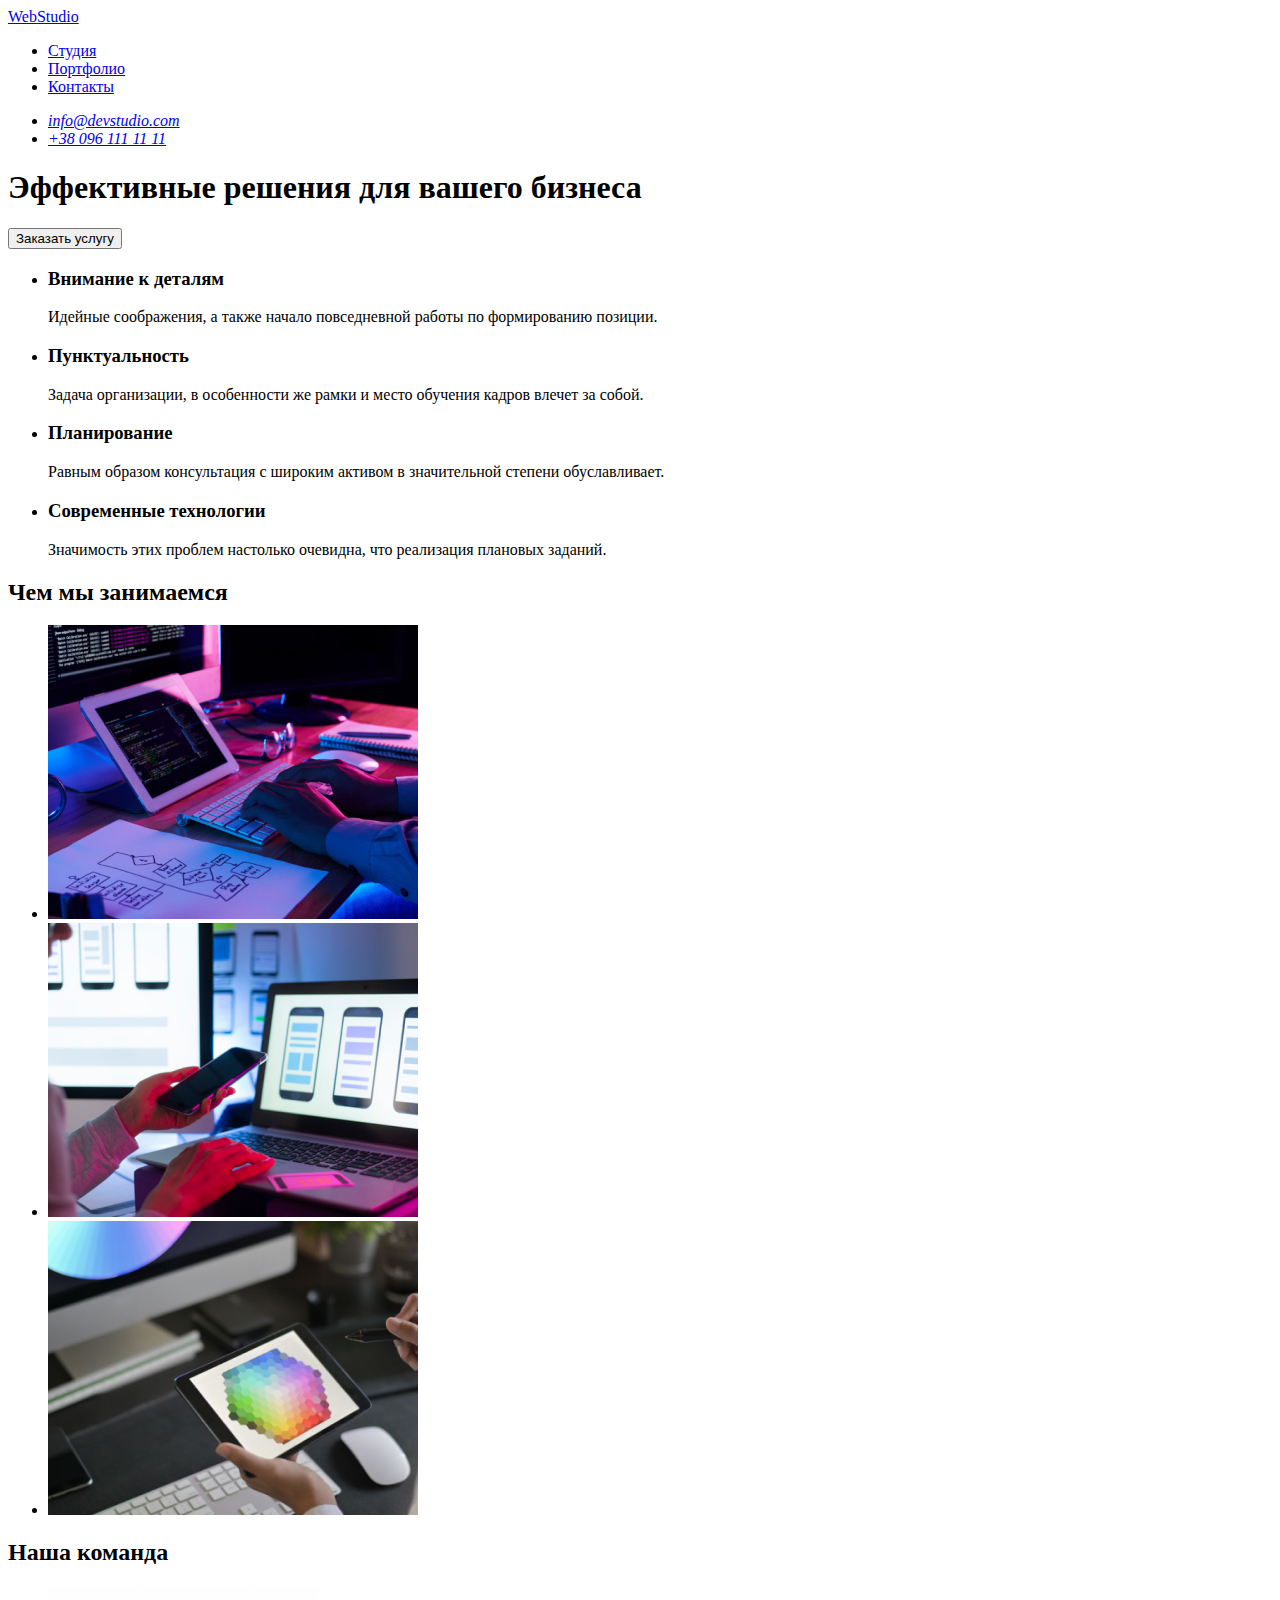
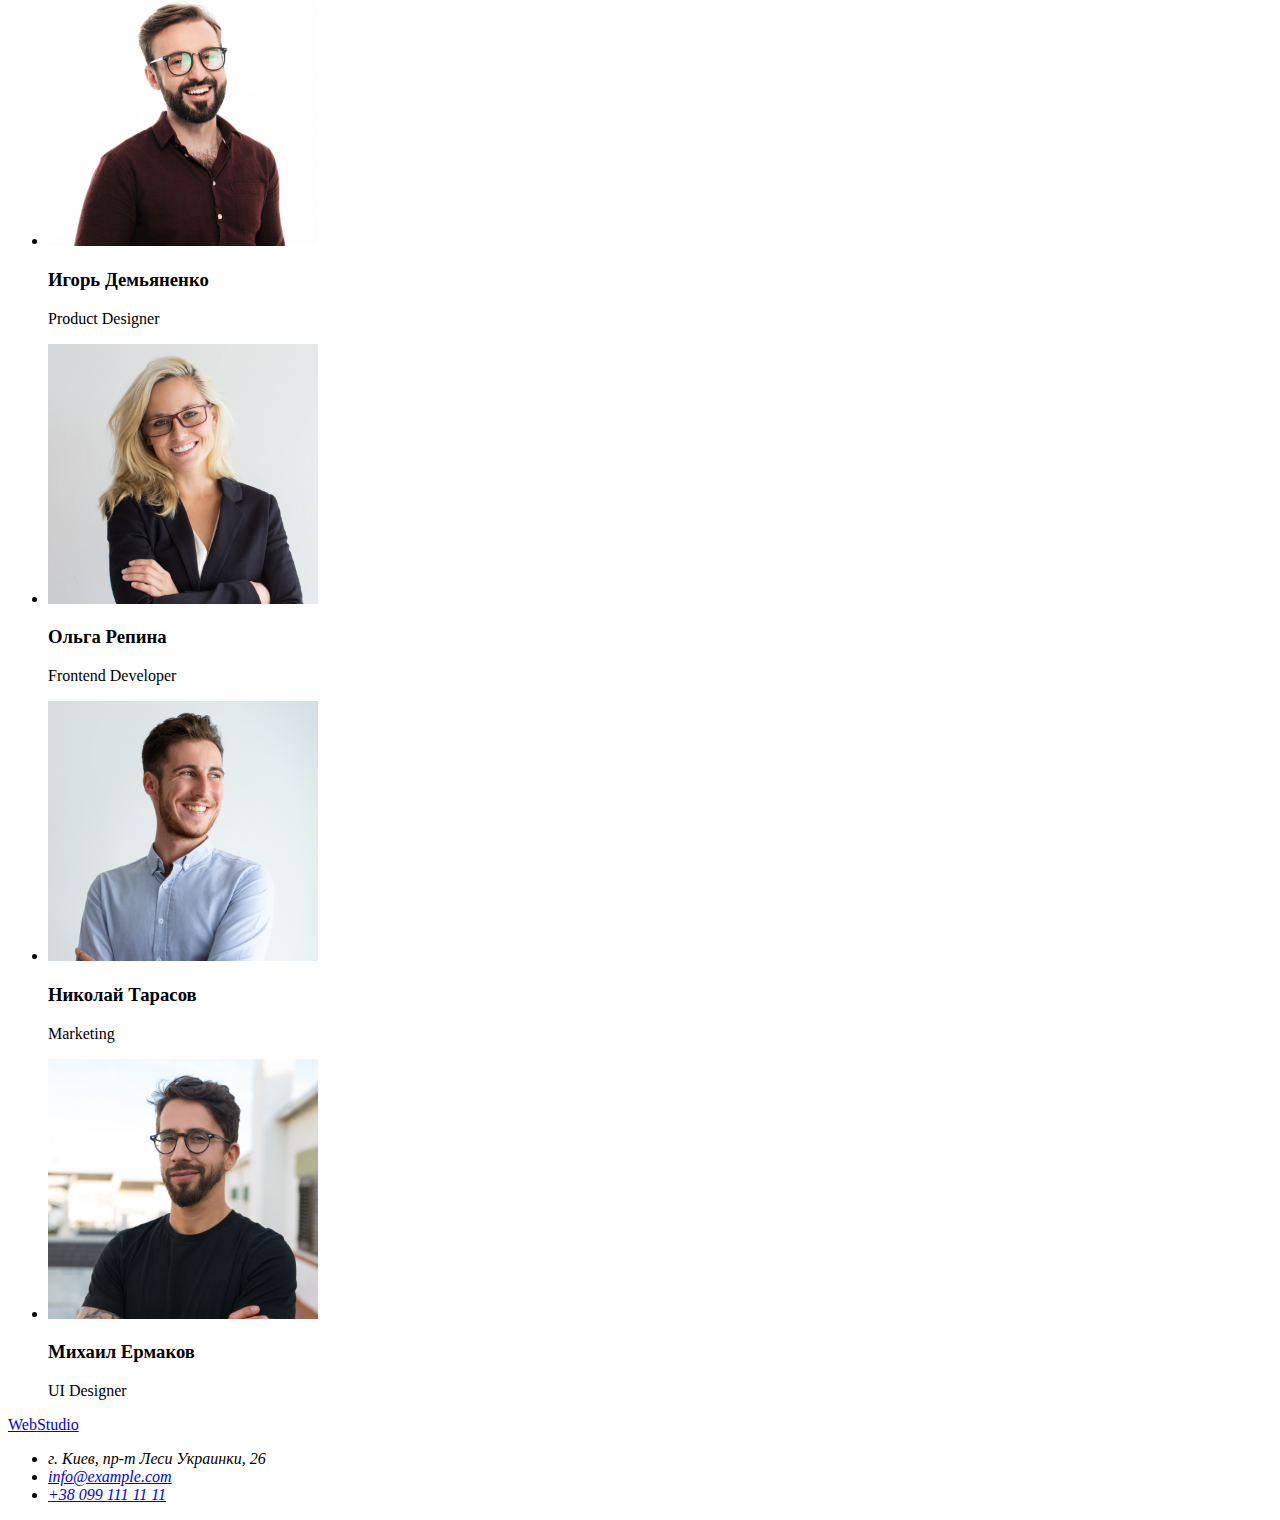
==== index.html @ cb7f5742 "made a markup" ====
<!DOCTYPE html>
<html lang="ru">
<head>
    <meta charset="UTF-8">
    <meta http-equiv="X-UA-Compatible" content="IE=edge">
    <meta name="viewport" content="width=device-width, initial-scale=1.0">
    <title>Business</title>
</head>
<body>
    <header>
        <nav>
           <a href="./index.html"><span>Web</span>Studio</a>
            <ul>
                <li><a href="#">Студия</a></li>
                <li><a href="#">Портфолио</a></li>
                <li><a href="#">Контакты</a></li>
            </ul>
        </nav>
        <address>
            <ul>
                <li><a href="mailto:info@devstudio.com">info@devstudio.com</a></li>
                <li><a href="tel:+380961111111">+38 096 111 11 11</a></li>
            </ul>
        </address>
        
    </header>
    <main>
        <section>
            <h1>Эффективные решения для вашего бизнеса</h1>
            <button type="button">Заказать услугу</button>
        </section>
        <section>
            <!-- <h2>Нашы преимущества</h2> -->
            <ul>
                <li>
                    <h3>Внимание к деталям</h3>
                    <p>Идейные соображения, а также начало повседневной работы по формированию позиции.</p>
                </li>
                <li>
                    <h3>Пунктуальность</h3>
                    <p>Задача организации, в особенности же рамки и место обучения кадров влечет за собой.</p>
                </li>
                <li>
                    <h3>Планирование</h3>
                    <p>Равным образом консультация с широким активом в значительной степени обуславливает.</p>
                </li>
                <li>
                    <h3>Современные технологии</h3>
                    <p>Значимость этих проблем настолько очевидна, что реализация плановых заданий.</p>
                </li>
                
            </ul>
        </section>
        <section>
            <h2>Чем мы занимаемся</h2>
            <ul>
                <li><img src="./img/img.jpg" alt="Работа за компом" width="370" height="294"></li>
                <li><img src="./img/img(1).jpg" alt="Работа за ноутом" width="370" height="294"></li>
                <li><img src="./img/img(2).jpg" alt="Работа за планшетом" width="370" height="294"></li>
            </ul>
        </section>
        <section>
            <h2>Наша команда</h2>
            <ul>
                <li>
                    <img src="./img/img3.jpg" alt="Игорь Демьяненко" width="270" height="260">
                    <div>
                        <h3>Игорь Демьяненко</h3>
                        <p>Product Designer</p>
                    </div>
                </li>
                <li>
                    <img src="./img/4.jpg" alt="Ольга Репина" width="270" height="260">
                    <div>
                        <h3>Ольга Репина</h3>
                        <p>Frontend Developer</p>
                    </div>
                </li>
                <li>
                    <img src="./img/5.jpg" alt="Николай Тарасов" width="270" height="260">
                    <div>
                        <h3>Николай Тарасов</h3>
                        <p>Marketing</p>
                    </div>
                </li>
                <li>
                    <img src="./img/6.jpg" alt="Михаил Ермаков" width="270" height="260">
                    <div>
                        <h3>Михаил Ермаков</h3>
                        <p>UI Designer</p>
                    </div>
                </li>
                
            </ul>
        </section>
    </main>
    <footer>
        <a href="./index.html"><span>Web</span>Studio</a>
        <address>
            <ul>
                <li>г. Киев, пр-т Леси Украинки, 26</li>
                <li><a href="mailto:info@devstudio.com">info@example.com</a></li>
                <li><a href="tel:+380961111111">+38 099 111 11 11</a></li>
            </ul>
        </address>
    </footer>
</body>
</html>
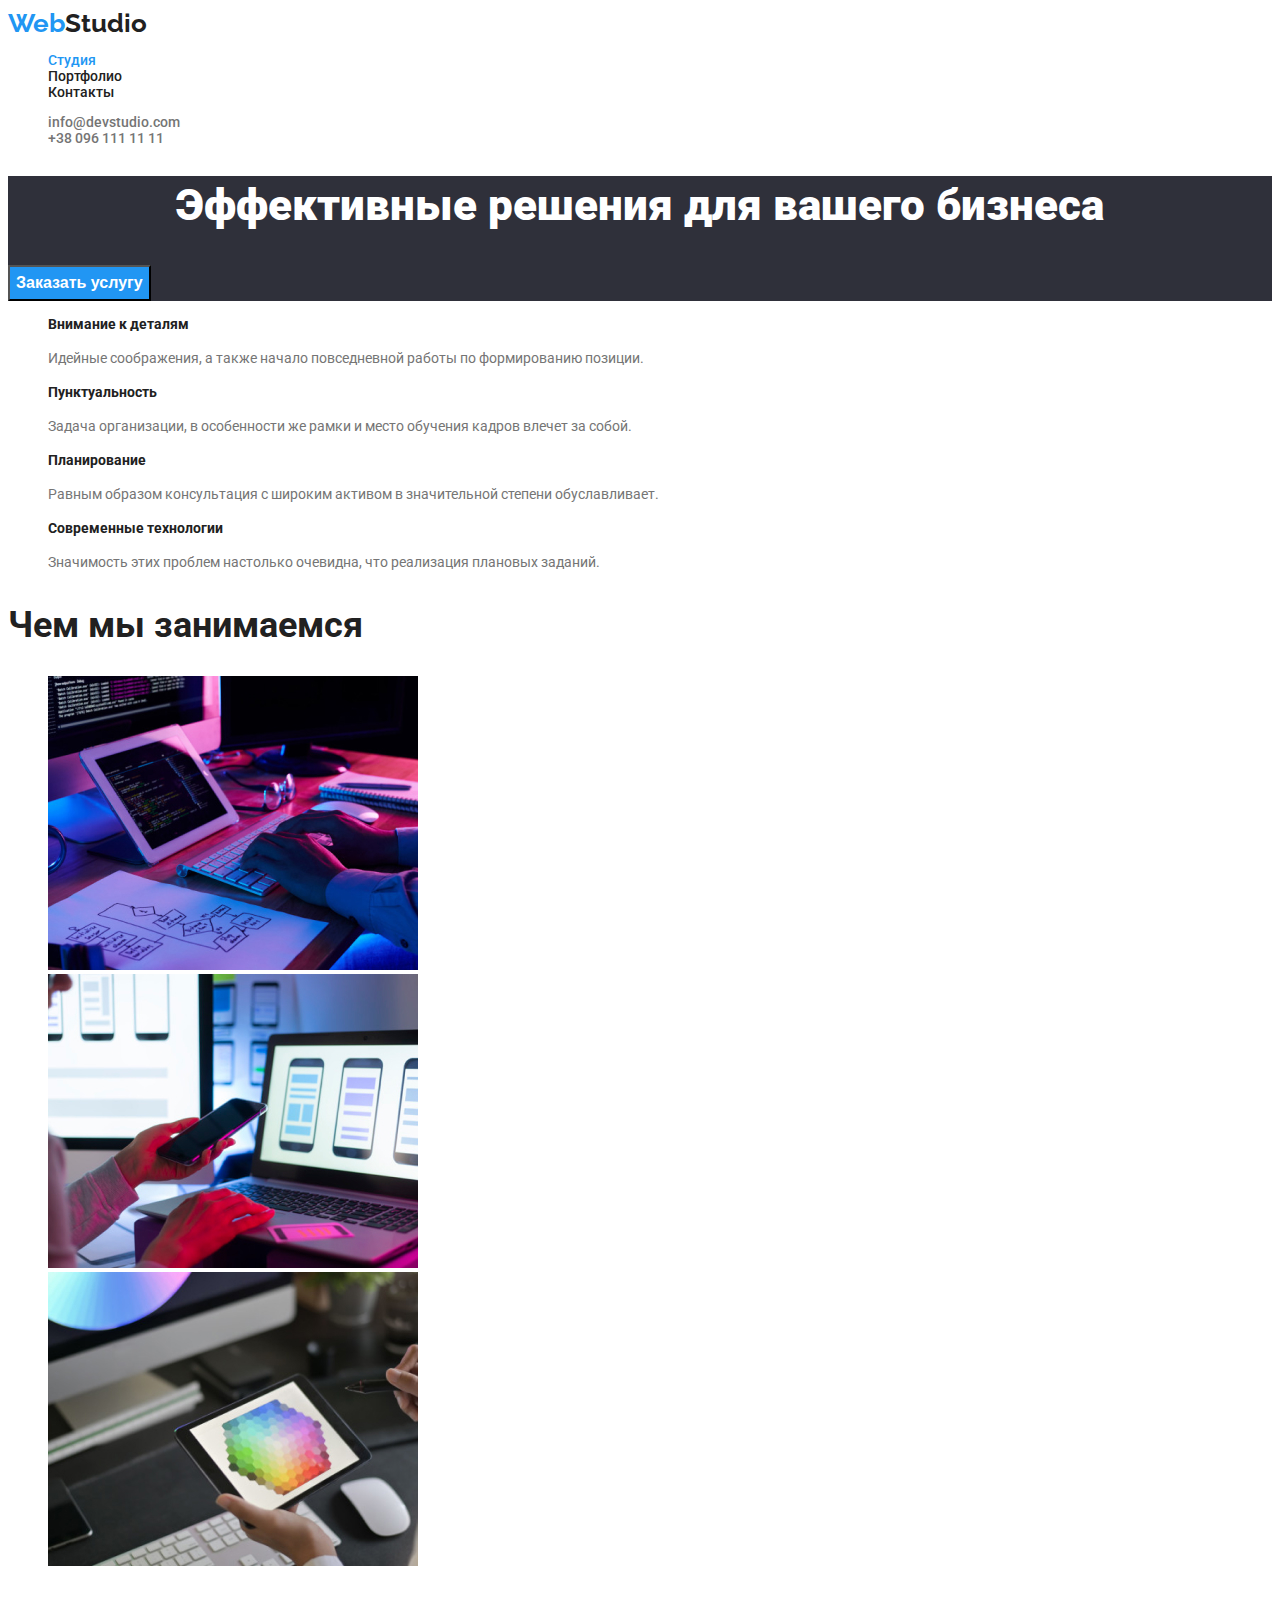
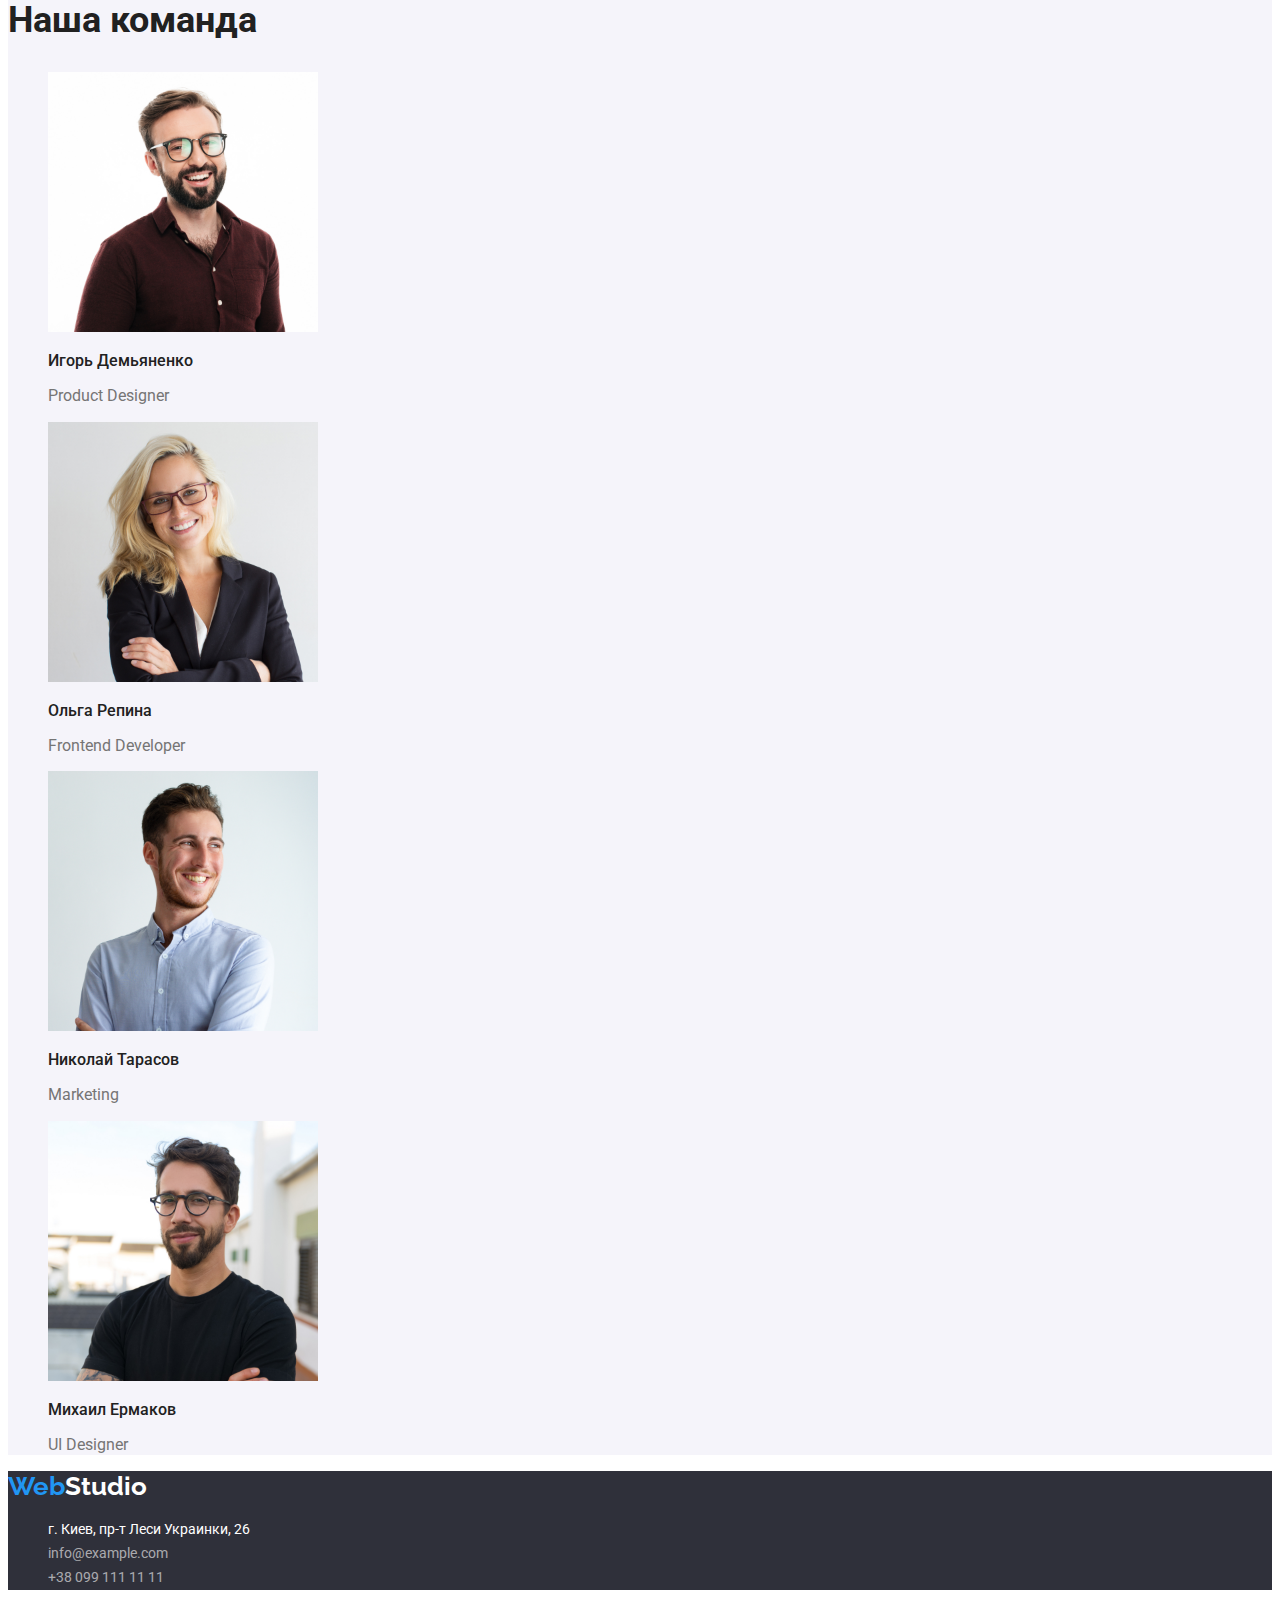
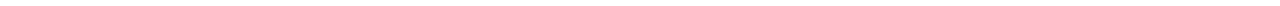
==== commit 1dd8f784: "added styles" ====
--- a/index.html
+++ b/index.html
@@ -4,32 +4,36 @@
     <meta charset="UTF-8">
     <meta http-equiv="X-UA-Compatible" content="IE=edge">
     <meta name="viewport" content="width=device-width, initial-scale=1.0">
+    <link rel="stylesheet" href="./style.css">
+    <link rel="preconnect" href="https://fonts.googleapis.com">
+<link rel="preconnect" href="https://fonts.gstatic.com" crossorigin>
+<link href="https://fonts.googleapis.com/css2?family=Raleway:wght@700&family=Roboto:wght@400;500;700;900&display=swap" rel="stylesheet">
     <title>Business</title>
 </head>
 <body>
     <header>
         <nav>
-           <a href="./index.html"><span>Web</span>Studio</a>
-            <ul>
-                <li><a href="#">Студия</a></li>
-                <li><a href="#">Портфолио</a></li>
+           <a href="./index.html" class="logo"><span>Web</span>Studio</a>
+            <ul class="nav">
+                <li ><a href="#" class="link">Студия</a></li>
+                <li><a href="./portfolio/index.html">Портфолио</a></li>
                 <li><a href="#">Контакты</a></li>
             </ul>
         </nav>
         <address>
-            <ul>
-                <li><a href="mailto:info@devstudio.com">info@devstudio.com</a></li>
-                <li><a href="tel:+380961111111">+38 096 111 11 11</a></li>
+            <ul class="address__list">
+                <li class="addres__item"><a href="mailto:info@devstudio.com">info@devstudio.com</a></li>
+                <li class="addres__item"><a href="tel:+380961111111">+38 096 111 11 11</a></li>
             </ul>
         </address>
         
     </header>
     <main>
-        <section>
-            <h1>Эффективные решения для вашего бизнеса</h1>
+        <section class="hero">
+            <h1 >Эффективные решения для вашего бизнеса</h1>
             <button type="button">Заказать услугу</button>
         </section>
-        <section>
+        <section class="skills">
             <!-- <h2>Нашы преимущества</h2> -->
             <ul>
                 <li>
@@ -59,7 +63,7 @@
                 <li><img src="./img/img(2).jpg" alt="Работа за планшетом" width="370" height="294"></li>
             </ul>
         </section>
-        <section>
+        <section class="comands">
             <h2>Наша команда</h2>
             <ul>
                 <li>
@@ -95,12 +99,12 @@
         </section>
     </main>
     <footer>
-        <a href="./index.html"><span>Web</span>Studio</a>
-        <address>
+        <a href="./index.html" class="logo"><span>Web</span>Studio</a>
+        <address class="address">
             <ul>
-                <li>г. Киев, пр-т Леси Украинки, 26</li>
-                <li><a href="mailto:info@devstudio.com">info@example.com</a></li>
-                <li><a href="tel:+380961111111">+38 099 111 11 11</a></li>
+                <li class="city">г. Киев, пр-т Леси Украинки, 26</li>
+                <li>info@example.com</li>
+                <li>+38 099 111 11 11</li>
             </ul>
         </address>
     </footer>
--- a/style.css
+++ b/style.css
@@ -0,0 +1,146 @@
+:root{
+    --color_blue: #2196F3;
+    --color-white: #FFFFFF;;
+    --color-black: #212121;
+    --color_grey: #757575;
+    --background_dark: #2F303A;
+    --background_white: #F5F4FA;
+    --color_rgba: rgba(255, 255, 255, 0.6)
+}
+body{
+    color: var(--color_grey);
+    background-color: var(--color-white);
+    font-family: 'Roboto', sans-serif;
+}
+address{
+    font-style: normal;
+}
+ul{
+    list-style: none;
+}
+a{
+    text-decoration: none;
+}
+h1{
+text-align: center;
+font-weight: 900;
+font-size: 44px;
+line-height: 1.36;
+}
+h2, h3{
+    color: var(--color-black)
+}
+h2{
+    font-weight: 700;
+    font-size: 36px;
+    line-height: 1.16;
+}
+
+.nav a{
+    color: var(--color-black);
+}
+.nav a:hover,
+.nav a:focus{
+    color: var(--color_blue)
+}
+address a{
+    color: var(--color_grey);
+}
+.address__list a:hover,
+.address__list a:focus{
+    color: var(--color_blue)
+}
+.nav,
+.address__list{
+font-weight: 500;
+font-size: 14px;
+line-height: 1.14;
+}
+.address{
+    color: var(--color_rgba)
+}
+.logo{
+color: var(--color-black);
+font-family: 'Raleway';
+font-weight: 700;
+font-size: 26px;
+line-height: 1.19;
+}
+footer .logo{
+    color: var(--color-white)
+}
+.logo span{
+    color: var(--color_blue)
+}
+.hero{
+    background-color: var(--background_dark)
+}
+.hero h1{
+    color: var(--color-white)
+}
+.hero button{
+    background-color: var(--color_blue);
+    color: var(--color-white);
+    font-weight: 700;
+    font-size: 16px;
+    line-height: 1.87;
+}
+.comands{
+    background-color: var(--background_white);
+}
+.comands h3{
+font-weight: 500;
+font-size: 16px;
+line-height: 1.18;
+}
+.comands p{
+    font-weight: 400;
+    font-size: 16px;
+    line-height: 1.18;
+}
+footer{
+    background-color: var(--background_dark)
+}
+.city{
+    color: var(--color-white);
+}
+.skills h3{
+font-weight: 700;
+font-size: 14px;
+line-height: 1.14;
+}
+.skills p,
+footer li{
+    font-weight: 400;
+    font-size: 14px;
+    line-height: 1.71;
+}
+.nav .link{
+    color: var(--color_blue)
+}
+                                                   /* PORTFOLIO*/
+
+.check p{
+font-weight: 500;
+font-size: 16px;
+line-height: 1.62;
+}
+.check button{
+    background-color: var(--background_white)
+}
+.check button:hover,
+.check button:focus{
+    color: var(--color-white);
+    background-color:var(--color_blue);
+    cursor: pointer;
+}
+.options h3{
+font-weight: 700;
+font-size: 18px;
+line-height: 2;
+}
+.options p{
+font-weight: 400;
+font-size: 16px;
+line-height: 1.88;
+}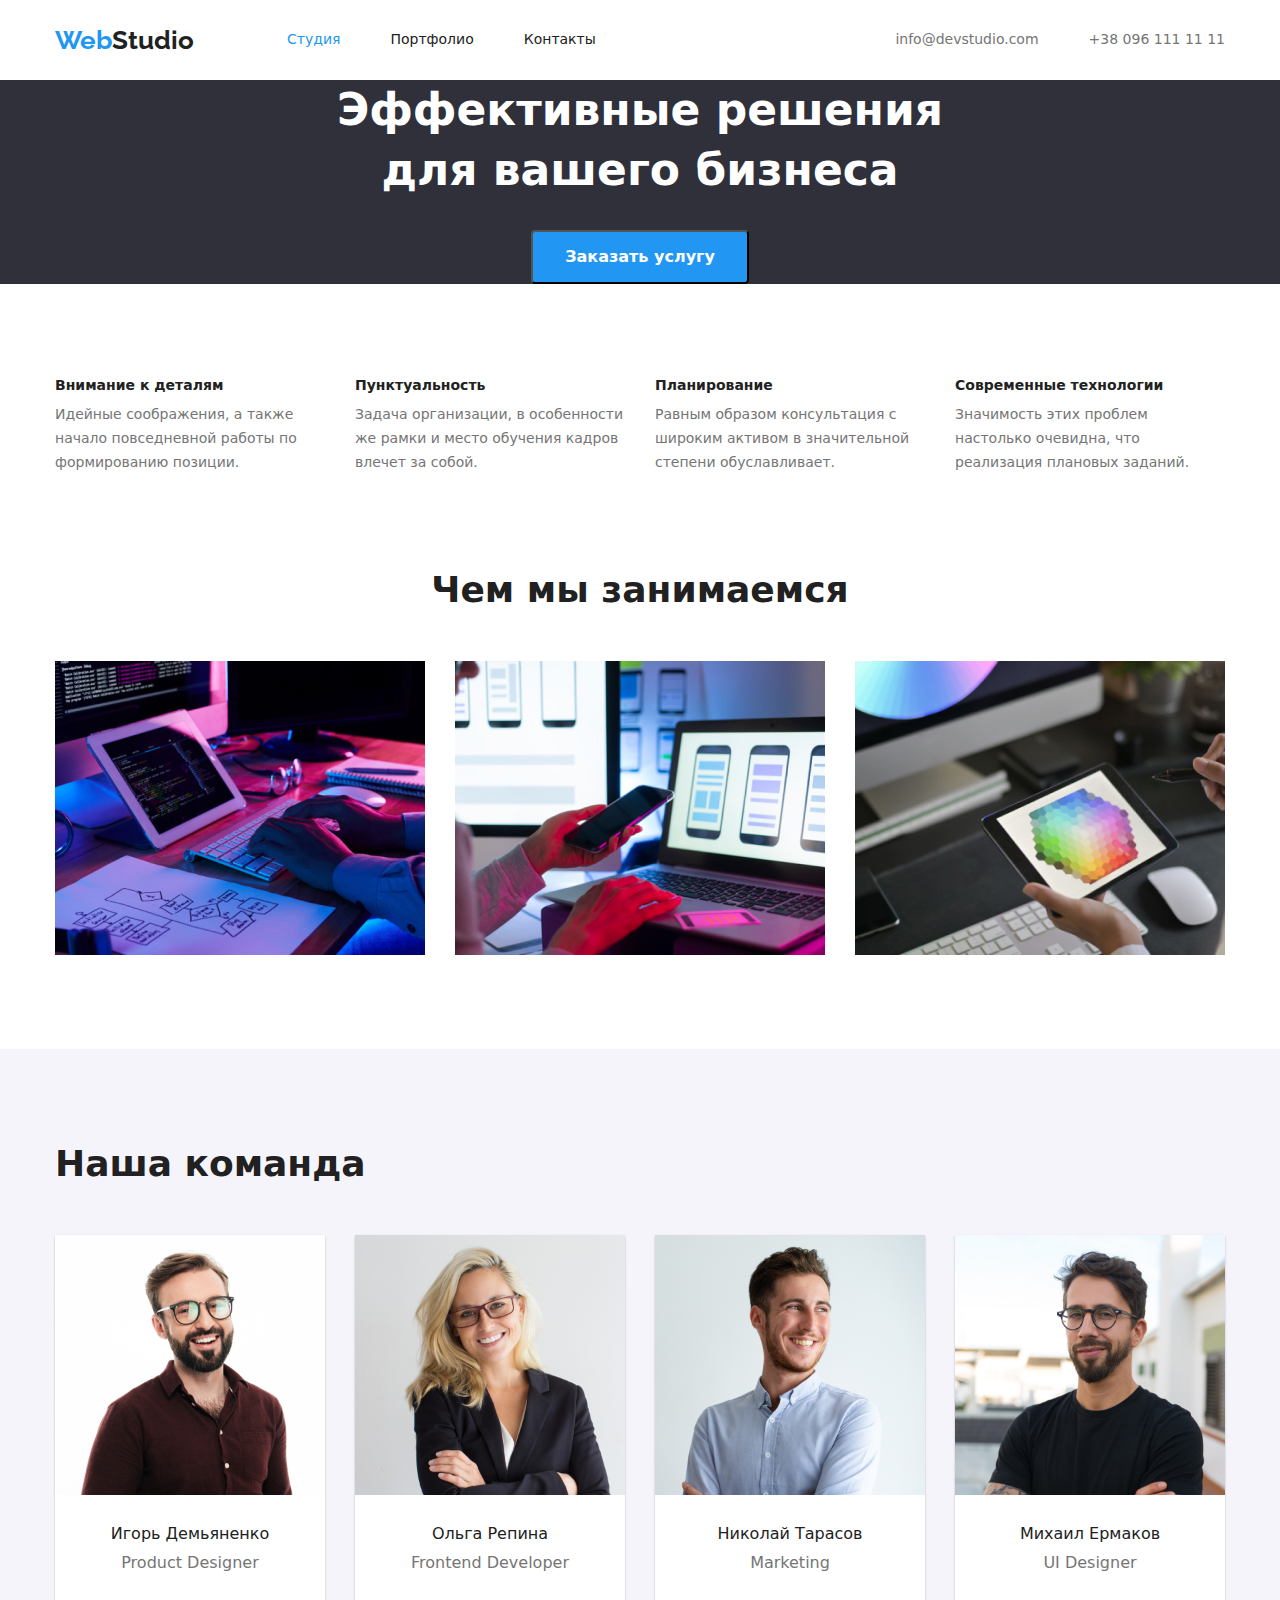
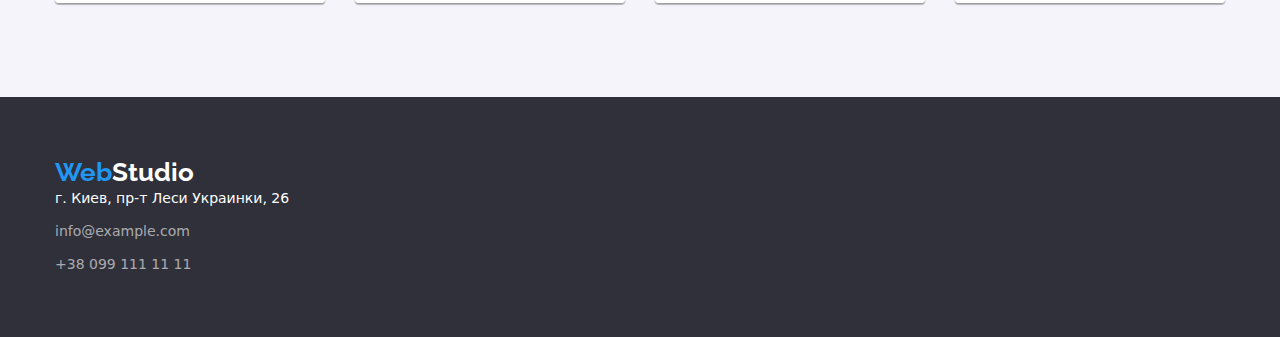
==== commit 776b0052: "add flexbox" ====
--- a/index.html
+++ b/index.html
@@ -5,37 +5,41 @@
     <meta http-equiv="X-UA-Compatible" content="IE=edge">
     <meta name="viewport" content="width=device-width, initial-scale=1.0">
     <link rel="stylesheet" href="./style.css">
+    <link rel="stylesheet" href="https://cdnjs.cloudflare.com/ajax/libs/modern-normalize/1.1.0/modern-normalize.min.css">
     <link rel="preconnect" href="https://fonts.googleapis.com">
 <link rel="preconnect" href="https://fonts.gstatic.com" crossorigin>
 <link href="https://fonts.googleapis.com/css2?family=Raleway:wght@700&family=Roboto:wght@400;500;700;900&display=swap" rel="stylesheet">
     <title>Business</title>
 </head>
 <body>
-    <header>
-        <nav>
-           <a href="./index.html" class="logo"><span>Web</span>Studio</a>
-            <ul class="nav">
-                <li ><a href="#" class="link">Студия</a></li>
-                <li><a href="./portfolio/index.html">Портфолио</a></li>
-                <li><a href="#">Контакты</a></li>
-            </ul>
-        </nav>
-        <address>
-            <ul class="address__list">
-                <li class="addres__item"><a href="mailto:info@devstudio.com">info@devstudio.com</a></li>
-                <li class="addres__item"><a href="tel:+380961111111">+38 096 111 11 11</a></li>
-            </ul>
-        </address>
+    <header class="header">
+        <div class="container">
+            <nav>
+                <a href="./index.html" class="logo"><span>Web</span>Studio</a>
+                 <ul class="nav">
+                     <li ><a href="#" class="link">Студия</a></li>
+                     <li><a href="./portfolio/index.html">Портфолио</a></li>
+                     <li><a href="#">Контакты</a></li>
+                 </ul>
+             </nav>
+             <address class="header__address">
+                 <ul class="address__list">
+                     <li class="address__item"><a href="mailto:info@devstudio.com">info@devstudio.com</a></li>
+                     <li class="address__item"><a href="tel:+380961111111">+38 096 111 11 11</a></li>
+                 </ul>
+             </address>
+        </div>
         
     </header>
     <main>
         <section class="hero">
-            <h1 >Эффективные решения для вашего бизнеса</h1>
+            <h1 >Эффективные решения <br/>для вашего бизнеса</h1>
             <button type="button">Заказать услугу</button>
         </section>
         <section class="skills">
-            <!-- <h2>Нашы преимущества</h2> -->
-            <ul>
+          <div class="container">
+              <!-- <h2>Нашы преимущества</h2> -->
+              <ul>
                 <li>
                     <h3>Внимание к деталям</h3>
                     <p>Идейные соображения, а также начало повседневной работы по формированию позиции.</p>
@@ -54,51 +58,57 @@
                 </li>
                 
             </ul>
+          </div>
         </section>
-        <section>
-            <h2>Чем мы занимаемся</h2>
-            <ul>
-                <li><img src="./img/img.jpg" alt="Работа за компом" width="370" height="294"></li>
-                <li><img src="./img/img(1).jpg" alt="Работа за ноутом" width="370" height="294"></li>
-                <li><img src="./img/img(2).jpg" alt="Работа за планшетом" width="370" height="294"></li>
-            </ul>
+        <section class="work">
+            <div class="container">
+                <h2>Чем мы занимаемся</h2>
+                <ul>
+                    <li><img src="./img/img.jpg" alt="Работа за компом" width="370" height="294"></li>
+                    <li><img src="./img/img(1).jpg" alt="Работа за ноутом" width="370" height="294"></li>
+                    <li><img src="./img/img(2).jpg" alt="Работа за планшетом" width="370" height="294"></li>
+                </ul>
+            </div>
         </section>
         <section class="comands">
+           <div class="container">
             <h2>Наша команда</h2>
             <ul>
                 <li>
                     <img src="./img/img3.jpg" alt="Игорь Демьяненко" width="270" height="260">
-                    <div>
+                    <div class="teams">
                         <h3>Игорь Демьяненко</h3>
                         <p>Product Designer</p>
                     </div>
                 </li>
                 <li>
                     <img src="./img/4.jpg" alt="Ольга Репина" width="270" height="260">
-                    <div>
+                    <div class="teams">
                         <h3>Ольга Репина</h3>
                         <p>Frontend Developer</p>
                     </div>
                 </li>
                 <li>
                     <img src="./img/5.jpg" alt="Николай Тарасов" width="270" height="260">
-                    <div>
+                    <div class="teams">
                         <h3>Николай Тарасов</h3>
                         <p>Marketing</p>
                     </div>
                 </li>
                 <li>
                     <img src="./img/6.jpg" alt="Михаил Ермаков" width="270" height="260">
-                    <div>
+                    <div class="teams">
                         <h3>Михаил Ермаков</h3>
                         <p>UI Designer</p>
                     </div>
                 </li>
                 
             </ul>
+           </div>
         </section>
     </main>
     <footer>
+      <div class="container">
         <a href="./index.html" class="logo"><span>Web</span>Studio</a>
         <address class="address">
             <ul>
@@ -107,6 +117,7 @@
                 <li>+38 099 111 11 11</li>
             </ul>
         </address>
+      </div>
     </footer>
 </body>
 </html>--- a/style.css
+++ b/style.css
@@ -1,6 +1,6 @@
 :root{
     --color_blue: #2196F3;
-    --color-white: #FFFFFF;;
+    --color-white: #FFFFFF;
     --color-black: #212121;
     --color_grey: #757575;
     --background_dark: #2F303A;
@@ -12,23 +12,52 @@
     background-color: var(--color-white);
     font-family: 'Roboto', sans-serif;
 }
+img{
+    display: block;
+    min-width: 100%;
+    height: auto;
+}
+.container{
+    width: 1200px;
+    padding: 0 15px;
+    margin-left: auto;
+    margin-right: auto;
+}
 address{
     font-style: normal;
+    margin-left: auto;
+}
+.header .container{
+    display: flex;
+    align-items: center;
+}
+.header .nav{
+    display: flex;
+}
+.header nav{
+    display: flex;
+    align-items: center;
 }
 ul{
     list-style: none;
-}
+    padding: 0;
+    margin: 0;
+}
+
 a{
     text-decoration: none;
 }
 h1{
+    margin: 0;
 text-align: center;
 font-weight: 900;
 font-size: 44px;
 line-height: 1.36;
 }
 h2, h3{
-    color: var(--color-black)
+    color: var(--color-black);
+    margin: 0;
+    
 }
 h2{
     font-weight: 700;
@@ -38,7 +67,13 @@
 
 .nav a{
     color: var(--color-black);
-}
+    display: inline-block;
+    padding: 32px 0;
+}
+.nav li:not(:last-child){
+    margin-right: 50px;
+}
+
 .nav a:hover,
 .nav a:focus{
     color: var(--color_blue)
@@ -50,11 +85,16 @@
 .address__list a:focus{
     color: var(--color_blue)
 }
+.address__item:first-child{
+    margin-right: 50px;
+}
 .nav,
 .address__list{
+    display: flex;
 font-weight: 500;
 font-size: 14px;
 line-height: 1.14;
+margin-left: auto;
 }
 .address{
     color: var(--color_rgba)
@@ -66,6 +106,9 @@
 font-size: 26px;
 line-height: 1.19;
 }
+header .logo{
+margin-right: 93px;
+}
 footer .logo{
     color: var(--color-white)
 }
@@ -73,10 +116,13 @@
     color: var(--color_blue)
 }
 .hero{
-    background-color: var(--background_dark)
+    background-color: var(--background_dark);
+    text-align: center;
 }
 .hero h1{
-    color: var(--color-white)
+    color: var(--color-white);
+    margin-bottom: 30px;
+    
 }
 .hero button{
     background-color: var(--color_blue);
@@ -84,6 +130,8 @@
     font-weight: 700;
     font-size: 16px;
     line-height: 1.87;
+    padding: 10px 32px;
+    border-radius: 4px;
 }
 .comands{
     background-color: var(--background_white);
@@ -108,6 +156,7 @@
 font-weight: 700;
 font-size: 14px;
 line-height: 1.14;
+margin-bottom: 10px;
 }
 .skills p,
 footer li{
@@ -115,8 +164,78 @@
     font-size: 14px;
     line-height: 1.71;
 }
+.skills ul{
+    display: flex;
+}
+.skills li{
+    width: calc((100% - 90px)/4);
+}
+.skills li:not(:last-child){
+    margin-right: 30px;
+}
+.skills p{
+    margin: 0;
+}
+.skills{
+    padding: 94px 0;
+}
 .nav .link{
     color: var(--color_blue)
+}
+                                              /* WORK */
+.work ul{
+    display: flex;
+}
+.work li:not(:last-child){
+    margin-right: 30px;
+}
+.work h2{
+    text-align: center;
+    margin-bottom: 50px;
+}
+.work{
+    padding-bottom: 94px;
+}
+                                                   /* COMANDS */
+.comands{
+    padding: 94px 0;
+}
+.comands ul{
+    display: flex;
+}
+.comands li{
+    width: calc((100% - 90px)/4);
+    box-shadow: 0px 1px 3px rgba(0, 0, 0, 0.12), 0px 1px 1px rgba(0, 0, 0, 0.14), 0px 2px 1px rgba(0, 0, 0, 0.2);
+border-radius: 0px 0px 4px 4px;
+overflow: hidden;
+}
+.comands li:not(:last-child){
+    margin-right: 30px;
+}
+
+.comands h3{
+    margin-bottom: 10px;
+}
+.comands h2{
+    margin-bottom: 50px;
+}
+.teams{
+    background-color: var(--color-white);
+    text-align: center;
+    padding: 30px 0;
+}
+.teams p{
+    margin: 0;
+}
+                                                    /* FOOTER */
+footer .logo{
+    margin-bottom: 20px;
+}
+.address li:not(:last-child){
+    margin-bottom: 9px;
+}
+footer{
+    padding: 60px 0;
 }
                                                    /* PORTFOLIO*/
 
@@ -124,15 +243,31 @@
 font-weight: 500;
 font-size: 16px;
 line-height: 1.62;
+margin: 0;
+}
+.check h3{
+    margin-bottom: 4px;
+}
+.check{
+    display: flex;
+    justify-content: center;
+    margin-bottom: 50px;
+}
+.check li:not(:last-child){
+    margin-right: 8px;
 }
 .check button{
-    background-color: var(--background_white)
+    background-color: var(--background_white);
+    padding: 6px 22px;
+    border-radius: 4px;
+    border: 0;
 }
 .check button:hover,
 .check button:focus{
     color: var(--color-white);
     background-color:var(--color_blue);
     cursor: pointer;
+    box-shadow: 0px 3px 1px rgba(0, 0, 0, 0.1), 0px 1px 2px rgba(0, 0, 0, 0.08), 0px 2px 2px rgba(0, 0, 0, 0.12);
 }
 .options h3{
 font-weight: 700;
@@ -143,4 +278,25 @@
 font-weight: 400;
 font-size: 16px;
 line-height: 1.88;
+margin: 0;
+}
+.portfolio{
+    padding: 94px 0;
+    border-top: 1px solid #EEEEEE;;
+}
+.options{
+    display: flex;
+    flex-wrap: wrap;
+}
+.options li:not(:nth-child(3n)){
+    margin-right: 30px;
+}
+.options li:not(:nth-last-child(-n+3)){
+    margin-bottom: 30px;
+}
+.options div{
+    padding: 20px 24px;
+    border-bottom: 1px solid #EEEEEE;
+    border-right: 1px solid #EEEEEE;
+    border-left: 1px solid #EEEEEE;
 }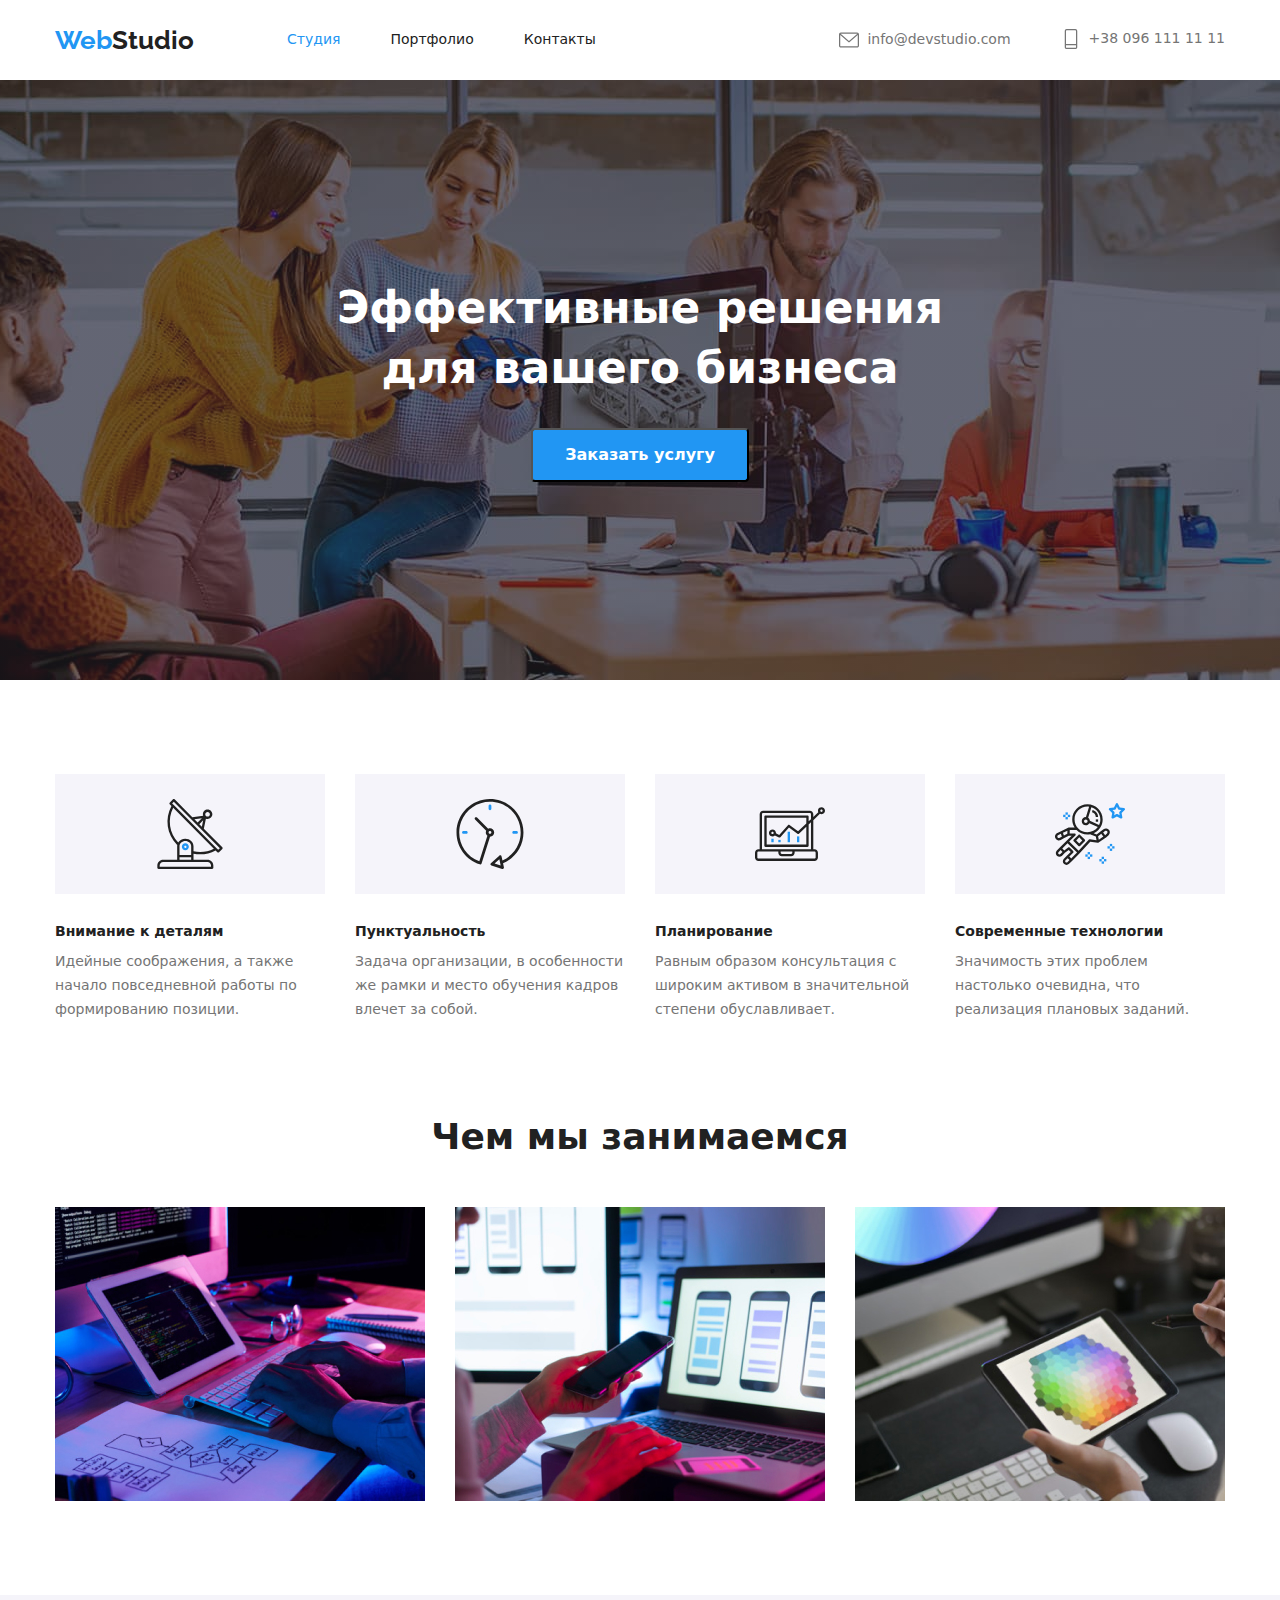
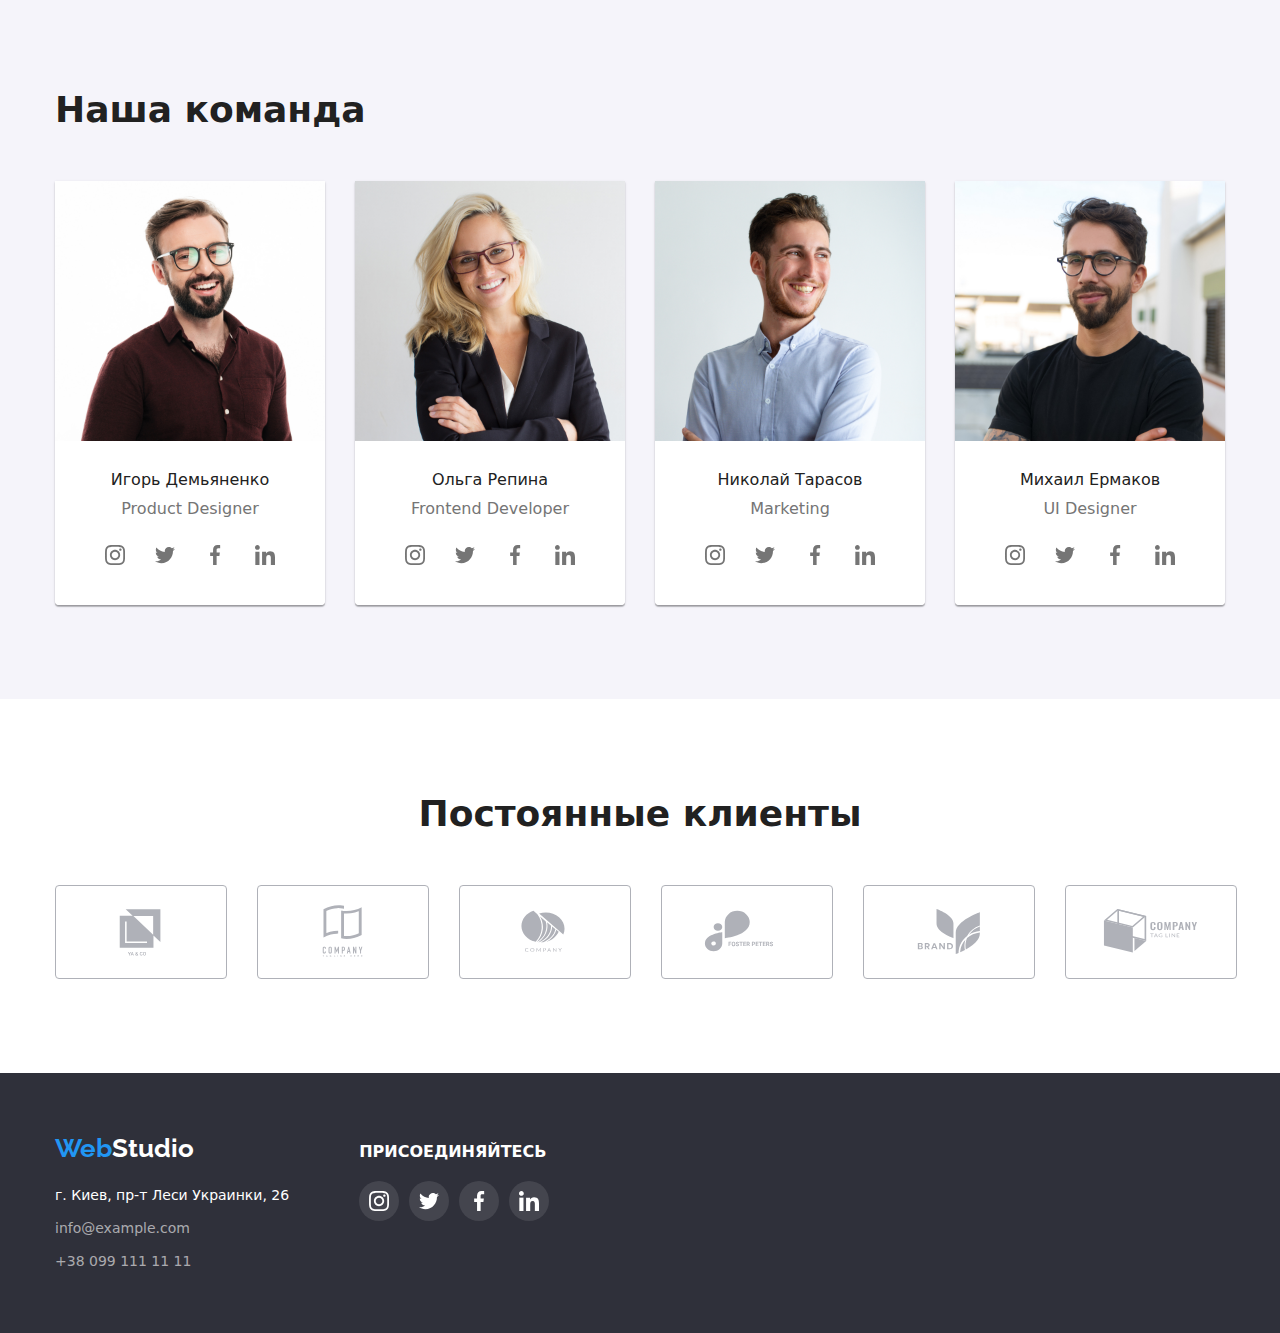
==== commit 4d745b9d: "add svg" ====
--- a/index.html
+++ b/index.html
@@ -24,8 +24,20 @@
              </nav>
              <address class="header__address">
                  <ul class="address__list">
-                     <li class="address__item"><a href="mailto:info@devstudio.com">info@devstudio.com</a></li>
-                     <li class="address__item"><a href="tel:+380961111111">+38 096 111 11 11</a></li>
+                     <li class="address__item">      
+                        <a href="mailto:info@devstudio.com">
+                            <svg width="20" height="22">
+                                <use href="./img/symbol-defs.svg#icon-mail" ></use>
+                            </svg >
+                            info@devstudio.com
+                        </a></li>
+                     <li class="address__item">
+                        
+                        <a href="tel:+380961111111">
+                            <svg width="20" height="20">
+                                <use href="./img/symbol-defs.svg#icon-phone"></use>
+                            </svg>
+                            +38 096 111 11 11</a></li>
                  </ul>
              </address>
         </div>
@@ -33,8 +45,10 @@
     </header>
     <main>
         <section class="hero">
-            <h1 >Эффективные решения <br/>для вашего бизнеса</h1>
+            <div class="container">
+                <h1 >Эффективные решения <br/>для вашего бизнеса</h1>
             <button type="button">Заказать услугу</button>
+            </div>
         </section>
         <section class="skills">
           <div class="container">
@@ -74,49 +88,247 @@
            <div class="container">
             <h2>Наша команда</h2>
             <ul>
-                <li>
+                <li class="name">
                     <img src="./img/img3.jpg" alt="Игорь Демьяненко" width="270" height="260">
                     <div class="teams">
                         <h3>Игорь Демьяненко</h3>
                         <p>Product Designer</p>
+                        <ul class="social">
+                            <li>
+                                <a href="#">
+                                    <svg width="20" height="20">
+                                        <use href="./img/symbol-defs.svg#icon-instagram"></use>
+                                    </svg>
+                                </a>
+
+                            </li>
+                            <li>
+                                <a href="#">
+                                    <svg width="20" height="20">
+                                        <use href="./img/symbol-defs.svg#icon-twitter"></use>
+                                    </svg>
+                                </a>
+                            </li>
+                            <li>
+                                <a href="#">
+                                    <svg width="20" height="20">
+                                        <use href="./img/symbol-defs.svg#icon-facebook"></use>
+                                    </svg>
+                                </a>
+                            </li>
+                            <li>
+                                <a href="#">
+                                    <svg width="20" height="20">
+                                        <use href="./img/symbol-defs.svg#icon-linkedin"></use>
+                                    </svg>
+                                </a>
+                            </li>
+                        </ul>
                     </div>
                 </li>
-                <li>
+                <li class="name">
                     <img src="./img/4.jpg" alt="Ольга Репина" width="270" height="260">
                     <div class="teams">
                         <h3>Ольга Репина</h3>
                         <p>Frontend Developer</p>
+                         <ul class="social">
+                            <li>
+                                <a href="#">
+                                    <svg width="20" height="20">
+                                        <use href="./img/symbol-defs.svg#icon-instagram"></use>
+                                    </svg>
+                                </a>
+
+                            </li>
+                            <li>
+                                <a href="#">
+                                    <svg width="20" height="20">
+                                        <use href="./img/symbol-defs.svg#icon-twitter"></use>
+                                    </svg>
+                                </a>
+                            </li>
+                            <li>
+                                <a href="#">
+                                    <svg width="20" height="20">
+                                        <use href="./img/symbol-defs.svg#icon-facebook"></use>
+                                    </svg>
+                                </a>
+                            </li>
+                            <li>
+                                <a href="#">
+                                    <svg width="20" height="20">
+                                        <use href="./img/symbol-defs.svg#icon-linkedin"></use>
+                                    </svg>
+                                </a>
+                            </li>
+                        </ul>
                     </div>
                 </li>
-                <li>
+                <li class="name">
                     <img src="./img/5.jpg" alt="Николай Тарасов" width="270" height="260">
                     <div class="teams">
                         <h3>Николай Тарасов</h3>
                         <p>Marketing</p>
+                        <ul class="social">
+                            <li>
+                                <a href="#">
+                                    <svg width="20" height="20">
+                                        <use href="./img/symbol-defs.svg#icon-instagram"></use>
+                                    </svg>
+                                </a>
+
+                            </li>
+                            <li>
+                                <a href="#">
+                                    <svg width="20" height="20">
+                                        <use href="./img/symbol-defs.svg#icon-twitter"></use>
+                                    </svg>
+                                </a>
+                            </li>
+                            <li>
+                                <a href="#">
+                                    <svg width="20" height="20">
+                                        <use href="./img/symbol-defs.svg#icon-facebook"></use>
+                                    </svg>
+                                </a>
+                            </li>
+                            <li>
+                                <a href="#">
+                                    <svg width="20" height="20">
+                                        <use href="./img/symbol-defs.svg#icon-linkedin"></use>
+                                    </svg>
+                                </a>
+                            </li>
+                        </ul>
                     </div>
                 </li>
-                <li>
+                <li class="name">
                     <img src="./img/6.jpg" alt="Михаил Ермаков" width="270" height="260">
                     <div class="teams">
                         <h3>Михаил Ермаков</h3>
                         <p>UI Designer</p>
+                        <ul class="social">
+                            <li>
+                                <a href="#">
+                                    <svg width="20" height="20">
+                                        <use href="./img/symbol-defs.svg#icon-instagram"></use>
+                                    </svg>
+                                </a>
+
+                            </li>
+                            <li>
+                                <a href="#">
+                                    <svg width="20" height="20">
+                                        <use href="./img/symbol-defs.svg#icon-twitter"></use>
+                                    </svg>
+                                </a>
+                            </li>
+                            <li>
+                                <a href="#">
+                                    <svg width="20" height="20">
+                                        <use href="./img/symbol-defs.svg#icon-facebook"></use>
+                                    </svg>
+                                </a>
+                            </li>
+                            <li>
+                                <a href="#">
+                                    <svg width="20" height="20">
+                                        <use href="./img/symbol-defs.svg#icon-linkedin"></use>
+                                    </svg>
+                                </a>
+                            </li>
+                        </ul>
                     </div>
                 </li>
                 
             </ul>
            </div>
         </section>
+        <section class="client">
+            <div class="container">
+                <h2>Постоянные клиенты</h2>
+                <ul>
+                    <li><a href="#">
+                        <svg width="106" height="60">
+                            <use href="./img/sprite.svg#icon-Logo"></use>
+                        </svg>
+                    </a></li>
+                    <li><a href="#">
+                        <svg width="106" height="60">
+                            <use href="./img/sprite.svg#icon-Logo-1"></use>
+                        </svg>
+                    </a></li>
+                    <li><a href="#">
+                        <svg width="106" height="60">
+                            <use href="./img/sprite.svg#icon-Logo-2"></use>
+                        </svg>
+                    </a></li>
+                    <li><a href="#">
+                        <svg width="106" height="60">
+                            <use href="./img/sprite.svg#icon-Logo-3"></use>
+                        </svg>
+                    </a></li>
+                    <li><a href="#">
+                        <svg width="106" height="60">
+                            <use href="./img/sprite.svg#icon-Logo-4"></use>
+                        </svg>
+                    </a></li>
+                    <li><a href="#">
+                        <svg width="106" height="60">
+                            <use href="./img/sprite.svg#icon-Logo-5"></use>
+                        </svg>
+                    </a></li>
+                </ul>
+            </div>
+        </section>
     </main>
     <footer>
       <div class="container">
-        <a href="./index.html" class="logo"><span>Web</span>Studio</a>
-        <address class="address">
-            <ul>
-                <li class="city">г. Киев, пр-т Леси Украинки, 26</li>
-                <li>info@example.com</li>
-                <li>+38 099 111 11 11</li>
+        <div class="brand">
+            <a href="./index.html" class="logo"><span>Web</span>Studio</a>
+            <address class="address">
+                <ul>
+                    <li class="city">г. Киев, пр-т Леси Украинки, 26</li>
+                    <li>info@example.com</li>
+                    <li>+38 099 111 11 11</li>
+                </ul>
+            </address>
+        </div>
+        
+        <div class="call">
+            <b>ПРИСОЕДИНЯЙТЕСЬ</b>
+            <ul class="social">
+                <li>
+                    <a href="#">
+                        <svg width="20" height="20">
+                            <use href="./img/symbol-defs.svg#icon-instagram"></use>
+                        </svg>
+                    </a>
+
+                </li>
+                <li>
+                    <a href="#">
+                        <svg width="20" height="20">
+                            <use href="./img/symbol-defs.svg#icon-twitter"></use>
+                        </svg>
+                    </a>
+                </li>
+                <li>
+                    <a href="#">
+                        <svg width="20" height="20">
+                            <use href="./img/symbol-defs.svg#icon-facebook"></use>
+                        </svg>
+                    </a>
+                </li>
+                <li>
+                    <a href="#">
+                        <svg width="20" height="20">
+                            <use href="./img/symbol-defs.svg#icon-linkedin"></use>
+                        </svg>
+                    </a>
+                </li>
             </ul>
-        </address>
+        </div>
       </div>
     </footer>
 </body>
--- a/style.css
+++ b/style.css
@@ -79,7 +79,10 @@
     color: var(--color_blue)
 }
 address a{
+    display: flex;
+    align-items: center;
     color: var(--color_grey);
+
 }
 .address__list a:hover,
 .address__list a:focus{
@@ -88,14 +91,27 @@
 .address__item:first-child{
     margin-right: 50px;
 }
+/* .address__item{
+    display: flex;
+    align-items: center;
+} */
+.address__item svg{
+    margin-right: 8px;
+    fill: currentColor;
+}
+/* .address__item svg:hover{
+    fill: currentColor;
+} */
+
 .nav,
 .address__list{
-    display: flex;
+display: flex;
 font-weight: 500;
 font-size: 14px;
 line-height: 1.14;
-margin-left: auto;
-}
+
+}
+
 .address{
     color: var(--color_rgba)
 }
@@ -116,8 +132,16 @@
     color: var(--color_blue)
 }
 .hero{
+    display: flex;
+    align-items:center;
+    text-align: center;
+    max-width: 1600px;
+    height: 600px;
     background-color: var(--background_dark);
-    text-align: center;
+    background-image: linear-gradient(rgba(47, 48, 58, 0.4), rgba(47, 48, 58, 0.4)), url(./img/hero.jpg);
+    background-repeat: no-repeat;
+    background-size: cover;
+    background-position: center;
 }
 .hero h1{
     color: var(--color-white);
@@ -170,6 +194,28 @@
 .skills li{
     width: calc((100% - 90px)/4);
 }
+.skills li::before{
+    display: block;
+    content:"";
+    height: 120px;
+    background: #F5F4FA;
+background-repeat: no-repeat;
+background-position: center;
+margin-bottom: 30px;
+
+}
+.skills li:nth-child(1)::before{
+    background-image: url(./img/Group.svg)
+}
+.skills li:nth-child(2)::before{
+    background-image: url(./img/clock.svg)
+}
+.skills li:nth-child(3)::before{
+    background-image: url(./img/diagram.svg)
+}
+.skills li:nth-child(4)::before{
+    background-image: url(./img/astronaut.svg)
+}
 .skills li:not(:last-child){
     margin-right: 30px;
 }
@@ -203,13 +249,13 @@
 .comands ul{
     display: flex;
 }
-.comands li{
+.name{
     width: calc((100% - 90px)/4);
     box-shadow: 0px 1px 3px rgba(0, 0, 0, 0.12), 0px 1px 1px rgba(0, 0, 0, 0.14), 0px 2px 1px rgba(0, 0, 0, 0.2);
 border-radius: 0px 0px 4px 4px;
 overflow: hidden;
 }
-.comands li:not(:last-child){
+.name:not(:last-child){
     margin-right: 30px;
 }
 
@@ -226,9 +272,72 @@
 }
 .teams p{
     margin: 0;
+    margin-bottom: 16px;
+}
+.social{
+    justify-content: center;
+}
+.social li:not(:last-child){
+    margin-right: 10px;
+}
+
+.social a{
+    display: flex;
+    width: 40px;
+    height: 40px;
+    border-radius: 50%;
+    /* background-color: tomato; */
+    align-items: center;
+    justify-content: center;
+}
+.social a:hover{
+background-color: var(--color_blue)
+}
+.social a{
+    fill: var(--color_grey);
+}
+.social a:hover{
+    fill: var(--color-white);
+}
+                                                   /* CLIENT */
+.client{
+    padding: 94px 0;
+    text-align: center;
+}
+.client h2{
+    margin-bottom: 50px;
+}
+.client ul{
+    display: flex;
+}
+.client li{
+    
+    border: 1px solid #AFB1B8;
+border-radius: 4px;
+}
+.client li:hover,
+.client li:focus{
+    border: 1px solid var(--color_blue)
+}
+.client li:not(:last-child){
+    margin-right: 30px;
+}
+.client a{
+    display: flex;
+    width: 170px;
+    height: 92px;
+    align-items: center;
+    justify-content: center;
+}
+.client a{
+    fill: #AFB1B8;
+}
+.client a:hover{
+    fill: var(--color_blue)
 }
                                                     /* FOOTER */
 footer .logo{
+    display: block;
     margin-bottom: 20px;
 }
 .address li:not(:last-child){
@@ -236,6 +345,29 @@
 }
 footer{
     padding: 60px 0;
+}
+footer .container{
+    display: flex;
+    align-items: baseline
+}
+.call ul{
+    display: flex;
+    justify-content: flex-start;
+    margin-right: auto;
+}
+.call b{
+    display: block;
+    margin-bottom: 20px;
+    color: var(--color-white);
+}
+.call a{
+    background: rgba(255, 255, 255, 0.1);
+}
+.call svg{
+    fill: var(--color-white)
+}
+.brand{
+    margin-right: 70px;
 }
                                                    /* PORTFOLIO*/
 
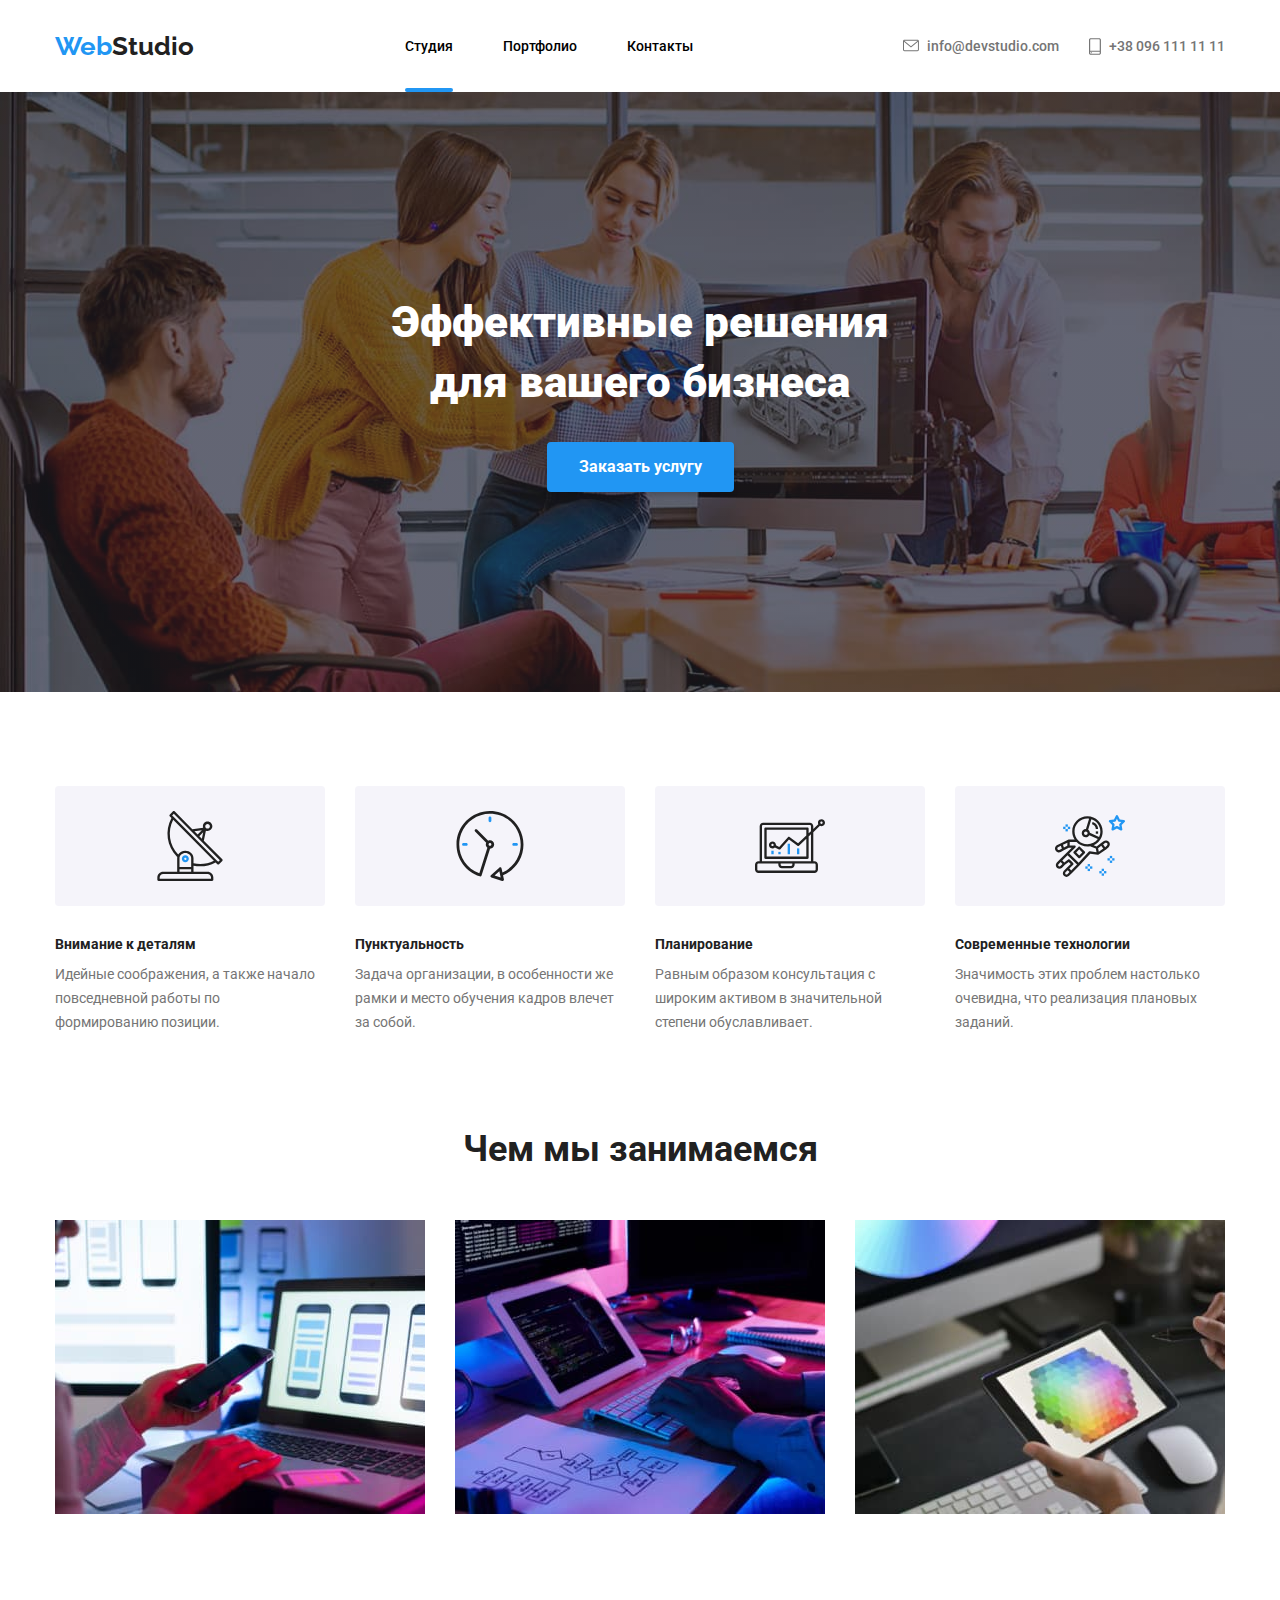
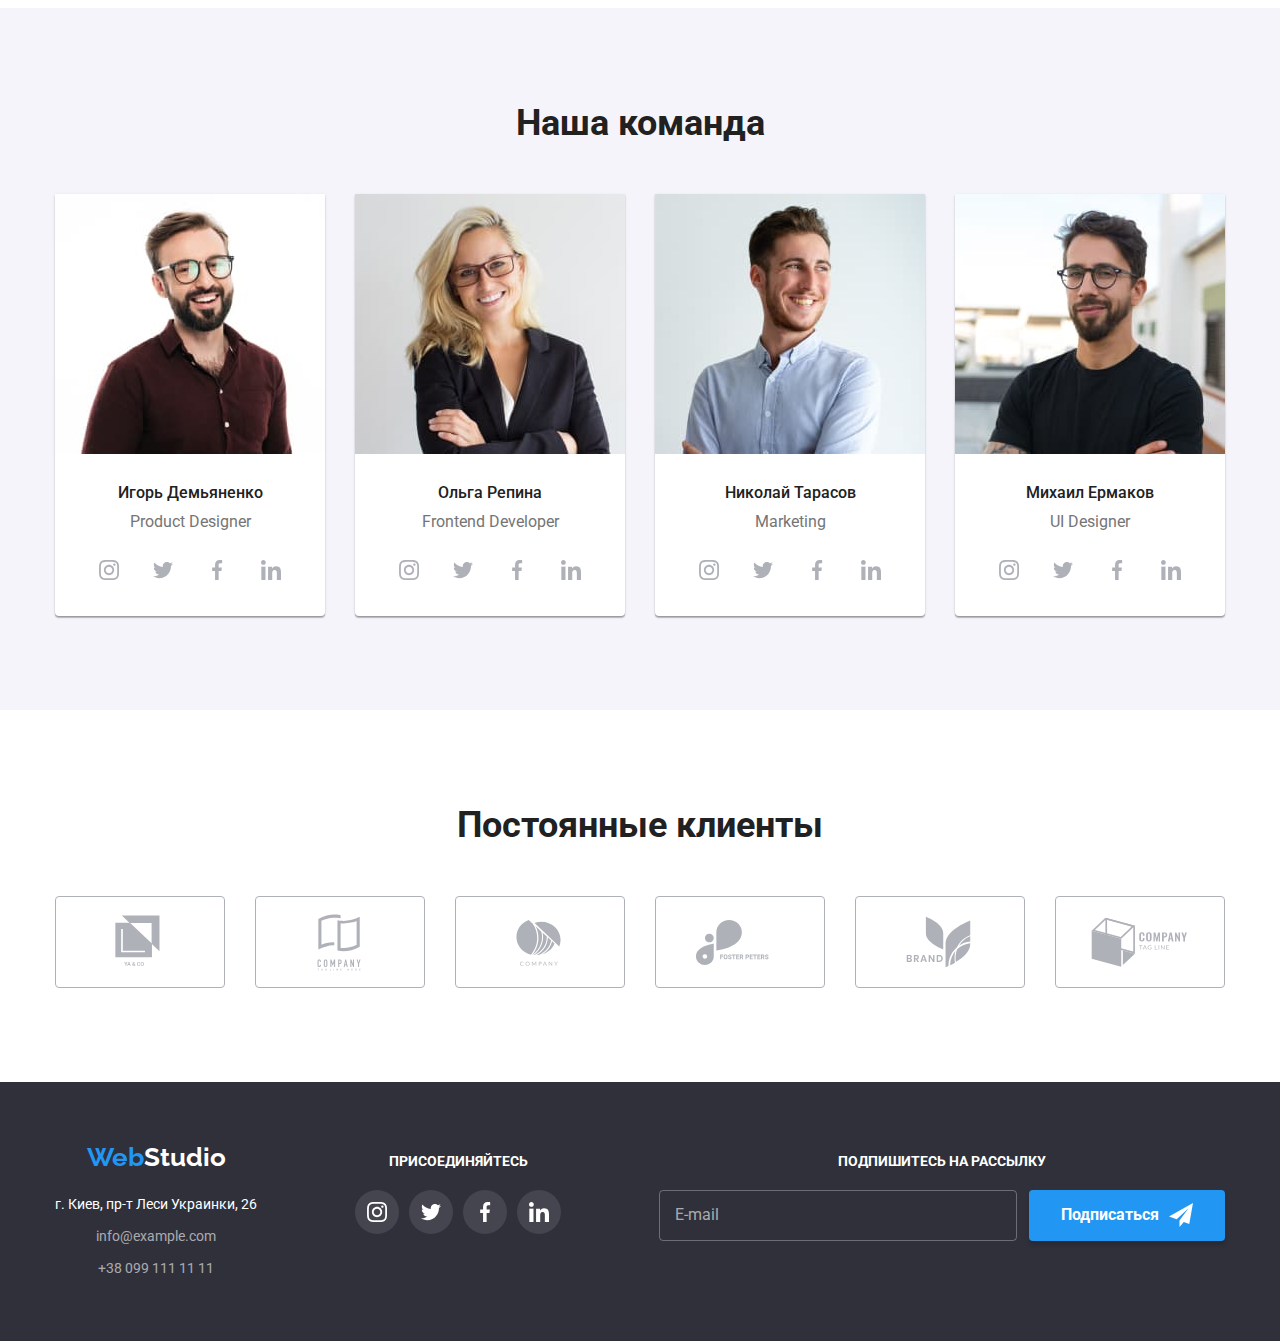
==== commit f57aba2b: "page is done" ====
--- a/index.html
+++ b/index.html
@@ -1,335 +1,643 @@
 <!DOCTYPE html>
 <html lang="ru">
-<head>
-    <meta charset="UTF-8">
-    <meta http-equiv="X-UA-Compatible" content="IE=edge">
-    <meta name="viewport" content="width=device-width, initial-scale=1.0">
-    <link rel="stylesheet" href="./style.css">
-    <link rel="stylesheet" href="https://cdnjs.cloudflare.com/ajax/libs/modern-normalize/1.1.0/modern-normalize.min.css">
-    <link rel="preconnect" href="https://fonts.googleapis.com">
-<link rel="preconnect" href="https://fonts.gstatic.com" crossorigin>
-<link href="https://fonts.googleapis.com/css2?family=Raleway:wght@700&family=Roboto:wght@400;500;700;900&display=swap" rel="stylesheet">
+  <head>
+    <meta charset="UTF-8" />
+    <meta http-equiv="X-UA-Compatible" content="IE=edge" />
+    <meta name="viewport" content="width=device-width, initial-scale=1.0" />
+    <!-- <link rel="stylesheet" href="./style.css"> -->
+    <link rel="stylesheet" href="./css/main.min.css" />
+    <link rel="preconnect" href="https://fonts.googleapis.com" />
+    <link
+      rel="stylesheet"
+      href="https://cdnjs.cloudflare.com/ajax/libs/modern-normalize/1.1.0/modern-normalize.min.css"
+    />
+    <link rel="preconnect" href="https://fonts.gstatic.com" crossorigin />
+    <link
+      href="https://fonts.googleapis.com/css2?family=Raleway:wght@700&family=Roboto:wght@400;500;700;900&display=swap"
+      rel="stylesheet"
+    />
     <title>Business</title>
-</head>
-<body>
+  </head>
+  <body>
     <header class="header">
-        <div class="container">
-            <nav>
-                <a href="./index.html" class="logo"><span>Web</span>Studio</a>
-                 <ul class="nav">
-                     <li ><a href="#" class="link">Студия</a></li>
-                     <li><a href="./portfolio/index.html">Портфолио</a></li>
-                     <li><a href="#">Контакты</a></li>
-                 </ul>
-             </nav>
-             <address class="header__address">
-                 <ul class="address__list">
-                     <li class="address__item">      
-                        <a href="mailto:info@devstudio.com">
-                            <svg width="20" height="22">
-                                <use href="./img/symbol-defs.svg#icon-mail" ></use>
-                            </svg >
-                            info@devstudio.com
-                        </a></li>
-                     <li class="address__item">
-                        
-                        <a href="tel:+380961111111">
-                            <svg width="20" height="20">
-                                <use href="./img/symbol-defs.svg#icon-phone"></use>
-                            </svg>
-                            +38 096 111 11 11</a></li>
-                 </ul>
-             </address>
+      <div class="header__container container">
+        <nav>
+          <a href="./index.html" class="logo"><span>Web</span>Studio</a>
+        </nav>
+        <nav>
+          <ul class="header__list">
+            <li class="header__item">
+              <a href="#" class="header__link active">Студия</a>
+            </li>
+            <li class="header__item">
+              <a href="./portfolio/index.html" class="header__link"
+                >Портфолио</a
+              >
+            </li>
+            <li class="header__item">
+              <a href="#" class="header__link">Контакты</a>
+            </li>
+          </ul>
+        </nav>
+        <button type="button" class="header__button">
+          <svg width="24" height="16">
+            <use href="./icons/sprite.svg#icon-menu" class="icon-menu"></use>
+            <use href="./icons/sprite.svg#icon-close" class="icon-close"></use>
+          </svg>
+        </button>
+        <address>
+          <ul class="header__address">
+            <li class="header__item--address">
+              <a href="mailto:info@devstudio.com" class="header__link--address">
+                <svg width="16" height="15">
+                  <use href="./icons/sprite.svg#icon-envelope"></use>
+                </svg>
+                info@devstudio.com</a
+              >
+            </li>
+            <li class="header__item--address">
+              <a href="tel:+380961111111" class="header__link--address">
+                <svg width="12" height="17">
+                  <use href="./icons/sprite.svg#icon-smartphone"></use>
+                </svg>
+                +38 096 111 11 11</a
+              >
+            </li>
+          </ul>
+        </address>
+        <div class="header__menu">
+          <nav class="header__nav">
+            <ul class="menu__list">
+              <li class="menu__item">
+                <a href="#" class="menu__link">Студия</a>
+              </li>
+              <li class="menu__item--active">
+                <a href="./portfolio/index.html" class="menu__link"
+                  >Портфолио</a
+                >
+              </li>
+              <li class="menu__item">
+                <a href="#" class="menu__link">Контакты</a>
+              </li>
+            </ul>
+          </nav>
+          <div class="social__tumb">
+            <address class="menu__address">
+              <ul class="menu__list--address">
+                <li class="menu__item--address">
+                  <a href="tel:+380961111111" class="menu__link--address">
+                    +38 096 111 11 11</a
+                  >
+                </li>
+                <li class="menu__item--address">
+                  <a
+                    href="mailto:info@devstudio.com"
+                    class="menu__link--address"
+                  >
+                    info@devstudio.com</a
+                  >
+                </li>
+              </ul>
+            </address>
+            <ul class="menu__list--social">
+              <li class="menu__item--social">
+                <a href="#" class="menu__link--social">Instagram</a>
+              </li>
+              <li class="menu__item--social">
+                <a href="#" class="menu__link--social">Twitter</a>
+              </li>
+              <li class="menu__item--social">
+                <a href="#" class="menu__link--social">Facebook</a>
+              </li>
+              <li class="menu__item--social">
+                <a href="#" class="menu__link--social">LinkedIn</a>
+              </li>
+            </ul>
+          </div>
         </div>
-        
+      </div>
     </header>
     <main>
-        <section class="hero">
-            <div class="container">
-                <h1 >Эффективные решения <br/>для вашего бизнеса</h1>
-            <button type="button">Заказать услугу</button>
-            </div>
-        </section>
-        <section class="skills">
-          <div class="container">
-              <!-- <h2>Нашы преимущества</h2> -->
-              <ul>
-                <li>
-                    <h3>Внимание к деталям</h3>
-                    <p>Идейные соображения, а также начало повседневной работы по формированию позиции.</p>
-                </li>
-                <li>
-                    <h3>Пунктуальность</h3>
-                    <p>Задача организации, в особенности же рамки и место обучения кадров влечет за собой.</p>
-                </li>
-                <li>
-                    <h3>Планирование</h3>
-                    <p>Равным образом консультация с широким активом в значительной степени обуславливает.</p>
-                </li>
-                <li>
-                    <h3>Современные технологии</h3>
-                    <p>Значимость этих проблем настолько очевидна, что реализация плановых заданий.</p>
-                </li>
-                
+      <section class="hero">
+        <h1 class="hero__name">Эффективные решения <br />для вашего бизнеса</h1>
+        <button type="button" class="hero__button">Заказать услугу</button>
+      </section>
+      <section class="skills">
+        <!-- <h2>Нашы преимущества</h2> -->
+        <div class="container">
+          <ul class="skills__list">
+            <li class="skills__item--antenna">
+              <h3 class="skills__name">Внимание к деталям</h3>
+              <p class="skills__description">
+                Идейные соображения, а также начало повседневной работы по
+                формированию позиции.
+              </p>
+            </li>
+            <li class="skills__item--clock">
+              <h3 class="skills__name">Пунктуальность</h3>
+              <p class="skills__description">
+                Задача организации, в особенности же рамки и место обучения
+                кадров влечет за собой.
+              </p>
+            </li>
+            <li class="skills__item--diagram">
+              <h3 class="skills__name">Планирование</h3>
+              <p class="skills__description">
+                Равным образом консультация с широким активом в значительной
+                степени обуславливает.
+              </p>
+            </li>
+            <li class="skills__item--astronaut">
+              <h3 class="skills__name">Современные технологии</h3>
+              <p class="skills__description">
+                Значимость этих проблем настолько очевидна, что реализация
+                плановых заданий.
+              </p>
+            </li>
+          </ul>
+        </div>
+      </section>
+      <section class="functions">
+        <div class="container">
+          <h2 class="functions__title">Чем мы занимаемся</h2>
+          <ul class="functions__list">
+            <li class="functions__item">
+              <a href="#">
+                <picture>
+                  <source
+                    srcset="
+                      ./img/functions/img2.1x.jpg 1x,
+                      ./img/functions/img2.2x.jpg 2x
+                    "
+                    media="(min-width:1200px)"
+                  />
+                  <img
+                    src="./img/functions/img2.1x.jpg"
+                    alt="Работа за компом"
+                  />
+                </picture>
+              </a>
+            </li>
+            <li class="functions__item">
+              <a href="#">
+                <picture>
+                  <source
+                    srcset="
+                      ./img/functions/img1.1x.jpg 1x,
+                      ./img/functions/img1.2x.jpg 2x
+                    "
+                    media="(min-width:1200px)"
+                  />
+                  <img
+                    src="./img/functions/img1.1x.jpg"
+                    alt="Работа за компом"
+                  />
+                </picture>
+              </a>
+            </li>
+
+            <li class="functions__item">
+              <a href="#">
+                <picture>
+                  <source
+                    srcset="
+                      ./img/functions/img3.1x.jpg 1x,
+                      ./img/functions/img3.2x.jpg 2x
+                    "
+                    media="(min-width:1200px)"
+                  />
+                  <img
+                    src="./img/functions/img3.1x.jpg"
+                    alt="Работа за компом"
+                  />
+                </picture>
+              </a>
+            </li>
+          </ul>
+        </div>
+      </section>
+      <section class="comands">
+        <div class="container">
+          <h2 class="comands__title">Наша команда</h2>
+          <ul class="comands__list">
+            <li class="comand__item">
+              <picture class="comands__img">
+                <source
+                  srcset="
+                    ./img/comands/img1.mobile1.jpg 1x,
+                    ./img/comands/img1.mobile2.jpg 2x
+                  "
+                  media="(max-width:767px)"
+                />
+                <source
+                  srcset="
+                    ./img/comands/img1.tablet1.jpg 1x,
+                    ./img/comands/img1.tablet2.jpg 2x
+                  "
+                  media="(max-width:1199px)"
+                />
+                <source
+                  srcset="
+                    ./img/comands/img1.desktop1.jpg 1x,
+                    ./img/comands/img1.desktop2.jpg 2x
+                  "
+                  media="(min-width:1200px)"
+                />
+                <img
+                  src="./img/comands/img1.tablet1.jpg"
+                  width="100%"
+                  alt="Игорь Демьяненко"
+                />
+              </picture>
+              <div class="comand__tumb">
+                <h3 class="comands__name">Игорь Демьяненко</h3>
+                <p class="comands__job">Product Designer</p>
+                <ul class="social-network">
+                  <li class="social-network__item">
+                    <a href="instagram" class="social-network__link">
+                      <svg width="20" height="20">
+                        <use href="./icons/sprite.svg#icon-instagram"></use>
+                      </svg>
+                    </a>
+                  </li>
+                  <li class="social-network__item">
+                    <a href="twitter" class="social-network__link">
+                      <svg width="20" height="20">
+                        <use href="./icons/sprite.svg#icon-twitter"></use>
+                      </svg>
+                    </a>
+                  </li>
+                  <li class="social-network__item">
+                    <a href="facebook" class="social-network__link">
+                      <svg width="20" height="20">
+                        <use href="./icons/sprite.svg#icon-facebook"></use>
+                      </svg>
+                    </a>
+                  </li>
+                  <li class="social-network__item">
+                    <a href="linkedIn" class="social-network__link">
+                      <svg width="20" height="20">
+                        <use href="./icons/sprite.svg#icon-linkedin"></use>
+                      </svg>
+                    </a>
+                  </li>
+                </ul>
+              </div>
+            </li>
+            <li class="comand__item">
+              <picture class="comands__img">
+                <source
+                  srcset="
+                    ./img/comands/img2.mobile1.jpg 1x,
+                    ./img/comands/img2.mobile2.jpg 2x
+                  "
+                  media="(max-width:767px)"
+                />
+                <source
+                  srcset="
+                    ./img/comands/img2.tablet1.jpg 1x,
+                    ./img/comands/img2.tablet2.jpg 2x
+                  "
+                  media="(max-width:1199px)"
+                />
+                <source
+                  srcset="
+                    ./img/comands/img2.desktop1.jpg 1x,
+                    ./img/comands/img2.desktop2.jpg 2x
+                  "
+                  media="(min-width:1200px)"
+                />
+                <img
+                  src="./img/comands/img2.tablet1.jpg"
+                  width="100%"
+                  alt="Ольга Репина"
+                />
+              </picture>
+              <div class="comand__tumb">
+                <h3 class="comands__name">Ольга Репина</h3>
+                <p class="comands__job">Frontend Developer</p>
+                <ul class="social-network">
+                  <li class="social-network__item">
+                    <a href="instagram" class="social-network__link">
+                      <svg width="20" height="20">
+                        <use href="./icons/sprite.svg#icon-instagram"></use>
+                      </svg>
+                    </a>
+                  </li>
+                  <li class="social-network__item">
+                    <a href="twitter" class="social-network__link">
+                      <svg width="20" height="20">
+                        <use href="./icons/sprite.svg#icon-twitter"></use>
+                      </svg>
+                    </a>
+                  </li>
+                  <li class="social-network__item">
+                    <a href="facebook" class="social-network__link">
+                      <svg width="20" height="20">
+                        <use href="./icons/sprite.svg#icon-facebook"></use>
+                      </svg>
+                    </a>
+                  </li>
+                  <li class="social-network__item">
+                    <a href="linkedIn" class="social-network__link">
+                      <svg width="20" height="20">
+                        <use href="./icons/sprite.svg#icon-linkedin"></use>
+                      </svg>
+                    </a>
+                  </li>
+                </ul>
+              </div>
+            </li>
+            <li class="comand__item">
+              <picture class="comands__img">
+                <source
+                  srcset="
+                    ./img/comands/img3.mobile1.jpg 1x,
+                    ./img/comands/img3.mobile2.jpg 2x
+                  "
+                  media="(max-width:767px)"
+                />
+                <source
+                  srcset="
+                    ./img/comands/img3.tablet1.jpg 1x,
+                    ./img/comands/img3.tablet2.jpg 2x
+                  "
+                  media="(max-width:1199px)"
+                />
+                <source
+                  srcset="
+                    ./img/comands/img3.desktop1.jpg 1x,
+                    ./img/comands/img3.desktop2.jpg 2x
+                  "
+                  media="(min-width:1200px)"
+                />
+                <img
+                  src="./img/comands/img3.tablet1.jpg"
+                  width="100%"
+                  alt="Николай Тарасов"
+                />
+              </picture>
+              <div class="comand__tumb">
+                <h3 class="comands__name">Николай Тарасов</h3>
+                <p class="comands__job">Marketing</p>
+                <ul class="social-network">
+                  <li class="social-network__item">
+                    <a href="instagram" class="social-network__link">
+                      <svg width="20" height="20">
+                        <use href="./icons/sprite.svg#icon-instagram"></use>
+                      </svg>
+                    </a>
+                  </li>
+                  <li class="social-network__item">
+                    <a href="twitter" class="social-network__link">
+                      <svg width="20" height="20">
+                        <use href="./icons/sprite.svg#icon-twitter"></use>
+                      </svg>
+                    </a>
+                  </li>
+                  <li class="social-network__item">
+                    <a href="facebook" class="social-network__link">
+                      <svg width="20" height="20">
+                        <use href="./icons/sprite.svg#icon-facebook"></use>
+                      </svg>
+                    </a>
+                  </li>
+                  <li class="social-network__item">
+                    <a href="linkedIn" class="social-network__link">
+                      <svg width="20" height="20">
+                        <use href="./icons/sprite.svg#icon-linkedin"></use>
+                      </svg>
+                    </a>
+                  </li>
+                </ul>
+              </div>
+            </li>
+            <li class="comand__item">
+              <picture class="comands__img">
+                <source
+                  srcset="
+                    ./img/comands/img4.mobile1.jpg 1x,
+                    ./img/comands/img4.mobile2.jpg 2x
+                  "
+                  media="(max-width:767px)"
+                />
+                <source
+                  srcset="
+                    ./img/comands/img4.tablet1.jpg 1x,
+                    ./img/comands/img4.tablet2.jpg 2x
+                  "
+                  media="(max-width:1199px)"
+                />
+                <source
+                  srcset="
+                    ./img/comands/img4.desktop1.jpg 1x,
+                    ./img/comands/img4.desktop2.jpg 2x
+                  "
+                  media="(min-width:1200px)"
+                />
+                <img
+                  src="./img/comands/img4.tablet1.jpg"
+                  width="100%"
+                  alt="Михаил Ермаков"
+                />
+              </picture>
+              <div class="comand__tumb">
+                <h3 class="comands__name">Михаил Ермаков</h3>
+                <p class="comands__job">UI Designer</p>
+                <ul class="social-network">
+                  <li class="social-network__item">
+                    <a href="instagram" class="social-network__link">
+                      <svg width="20" height="20">
+                        <use href="./icons/sprite.svg#icon-instagram"></use>
+                      </svg>
+                    </a>
+                  </li>
+                  <li class="social-network__item">
+                    <a href="twitter" class="social-network__link">
+                      <svg width="20" height="20">
+                        <use href="./icons/sprite.svg#icon-twitter"></use>
+                      </svg>
+                    </a>
+                  </li>
+                  <li class="social-network__item">
+                    <a href="facebook" class="social-network__link">
+                      <svg width="20" height="20">
+                        <use href="./icons/sprite.svg#icon-facebook"></use>
+                      </svg>
+                    </a>
+                  </li>
+                  <li class="social-network__item">
+                    <a href="linkedIn" class="social-network__link">
+                      <svg width="20" height="20">
+                        <use href="./icons/sprite.svg#icon-linkedin"></use>
+                      </svg>
+                    </a>
+                  </li>
+                </ul>
+              </div>
+            </li>
+          </ul>
+        </div>
+      </section>
+      <section class="clients">
+        <div class="container">
+          <h2 class="clients__title">Постоянные клиенты</h2>
+          <ul class="clients__list">
+            <li class="clients__item">
+              <a href="#" class="clients__link">
+                <svg width="115" height="65">
+                  <use href="./icons/sprite.svg#icon-Logo-1"></use>
+                </svg>
+              </a>
+            </li>
+            <li class="clients__item">
+              <a href="#" class="clients__link">
+                <svg width="115" height="65">
+                  <use href="./icons/sprite.svg#icon-Logo"></use>
+                </svg>
+              </a>
+            </li>
+            <li class="clients__item">
+              <a href="#" class="clients__link">
+                <svg width="115" height="65">
+                  <use href="./icons/sprite.svg#icon-Logo-2"></use>
+                </svg>
+              </a>
+            </li>
+            <li class="clients__item">
+              <a href="#" class="clients__link">
+                <svg width="115" height="65">
+                  <use href="./icons/sprite.svg#icon-Logo-3"></use>
+                </svg>
+              </a>
+            </li>
+            <li class="clients__item">
+              <a href="#" class="clients__link">
+                <svg width="115" height="65">
+                  <use href="./icons/sprite.svg#icon-Logo-4"></use>
+                </svg>
+              </a>
+            </li>
+            <li class="clients__item">
+              <a href="#" class="clients__link">
+                <svg width="115" height="65">
+                  <use href="./icons/sprite.svg#icon-Logo-5"></use>
+                </svg>
+              </a>
+            </li>
+          </ul>
+        </div>
+      </section>
+    </main>
+    <footer class="footer">
+      <div class="container footer__container">
+        <div class="footer__address">
+          <a href="./index.html" class="logo white"><span>Web</span>Studio</a>
+          <address class="address">
+            <ul class="footer__list">
+              <li class="footer__item">г. Киев, пр-т Леси Украинки, 26</li>
+              <li class="footer__item">info@example.com</li>
+              <li class="footer__item">+38 099 111 11 11</li>
             </ul>
+          </address>
+        </div>
+        <div class="footer__tumb">
+          <b class="footer__accent">ПРИСОЕДИНЯЙТЕСЬ</b>
+          <ul class="social-network">
+            <li class="social-network__item">
+              <a href="instagram" class="social-network__link dark">
+                <svg width="20" height="20">
+                  <use href="./icons/sprite.svg#icon-instagram"></use>
+                </svg>
+              </a>
+            </li>
+            <li class="social-network__item">
+              <a href="twitter" class="social-network__link dark">
+                <svg width="20" height="20">
+                  <use href="./icons/sprite.svg#icon-twitter"></use>
+                </svg>
+              </a>
+            </li>
+            <li class="social-network__item">
+              <a href="facebook" class="social-network__link dark">
+                <svg width="20" height="20">
+                  <use href="./icons/sprite.svg#icon-facebook"></use>
+                </svg>
+              </a>
+            </li>
+            <li class="social-network__item">
+              <a href="linkedIn" class="social-network__link dark">
+                <svg width="20" height="20">
+                  <use href="./icons/sprite.svg#icon-linkedin"></use>
+                </svg>
+              </a>
+            </li>
+          </ul>
+        </div>
+        <form>
+          <b class="footer__accent">ПОДПИШИТЕСЬ НА РАССЫЛКУ</b>
+          <div class="form__tumb">
+            <input
+              type="text"
+              name="text"
+              placeholder="E-mail"
+              class="footer__input"
+            />
+            <button type="button" class="footer__button">Подписаться</button>
           </div>
-        </section>
-        <section class="work">
-            <div class="container">
-                <h2>Чем мы занимаемся</h2>
-                <ul>
-                    <li><img src="./img/img.jpg" alt="Работа за компом" width="370" height="294"></li>
-                    <li><img src="./img/img(1).jpg" alt="Работа за ноутом" width="370" height="294"></li>
-                    <li><img src="./img/img(2).jpg" alt="Работа за планшетом" width="370" height="294"></li>
-                </ul>
-            </div>
-        </section>
-        <section class="comands">
-           <div class="container">
-            <h2>Наша команда</h2>
-            <ul>
-                <li class="name">
-                    <img src="./img/img3.jpg" alt="Игорь Демьяненко" width="270" height="260">
-                    <div class="teams">
-                        <h3>Игорь Демьяненко</h3>
-                        <p>Product Designer</p>
-                        <ul class="social">
-                            <li>
-                                <a href="#">
-                                    <svg width="20" height="20">
-                                        <use href="./img/symbol-defs.svg#icon-instagram"></use>
-                                    </svg>
-                                </a>
-
-                            </li>
-                            <li>
-                                <a href="#">
-                                    <svg width="20" height="20">
-                                        <use href="./img/symbol-defs.svg#icon-twitter"></use>
-                                    </svg>
-                                </a>
-                            </li>
-                            <li>
-                                <a href="#">
-                                    <svg width="20" height="20">
-                                        <use href="./img/symbol-defs.svg#icon-facebook"></use>
-                                    </svg>
-                                </a>
-                            </li>
-                            <li>
-                                <a href="#">
-                                    <svg width="20" height="20">
-                                        <use href="./img/symbol-defs.svg#icon-linkedin"></use>
-                                    </svg>
-                                </a>
-                            </li>
-                        </ul>
-                    </div>
-                </li>
-                <li class="name">
-                    <img src="./img/4.jpg" alt="Ольга Репина" width="270" height="260">
-                    <div class="teams">
-                        <h3>Ольга Репина</h3>
-                        <p>Frontend Developer</p>
-                         <ul class="social">
-                            <li>
-                                <a href="#">
-                                    <svg width="20" height="20">
-                                        <use href="./img/symbol-defs.svg#icon-instagram"></use>
-                                    </svg>
-                                </a>
-
-                            </li>
-                            <li>
-                                <a href="#">
-                                    <svg width="20" height="20">
-                                        <use href="./img/symbol-defs.svg#icon-twitter"></use>
-                                    </svg>
-                                </a>
-                            </li>
-                            <li>
-                                <a href="#">
-                                    <svg width="20" height="20">
-                                        <use href="./img/symbol-defs.svg#icon-facebook"></use>
-                                    </svg>
-                                </a>
-                            </li>
-                            <li>
-                                <a href="#">
-                                    <svg width="20" height="20">
-                                        <use href="./img/symbol-defs.svg#icon-linkedin"></use>
-                                    </svg>
-                                </a>
-                            </li>
-                        </ul>
-                    </div>
-                </li>
-                <li class="name">
-                    <img src="./img/5.jpg" alt="Николай Тарасов" width="270" height="260">
-                    <div class="teams">
-                        <h3>Николай Тарасов</h3>
-                        <p>Marketing</p>
-                        <ul class="social">
-                            <li>
-                                <a href="#">
-                                    <svg width="20" height="20">
-                                        <use href="./img/symbol-defs.svg#icon-instagram"></use>
-                                    </svg>
-                                </a>
-
-                            </li>
-                            <li>
-                                <a href="#">
-                                    <svg width="20" height="20">
-                                        <use href="./img/symbol-defs.svg#icon-twitter"></use>
-                                    </svg>
-                                </a>
-                            </li>
-                            <li>
-                                <a href="#">
-                                    <svg width="20" height="20">
-                                        <use href="./img/symbol-defs.svg#icon-facebook"></use>
-                                    </svg>
-                                </a>
-                            </li>
-                            <li>
-                                <a href="#">
-                                    <svg width="20" height="20">
-                                        <use href="./img/symbol-defs.svg#icon-linkedin"></use>
-                                    </svg>
-                                </a>
-                            </li>
-                        </ul>
-                    </div>
-                </li>
-                <li class="name">
-                    <img src="./img/6.jpg" alt="Михаил Ермаков" width="270" height="260">
-                    <div class="teams">
-                        <h3>Михаил Ермаков</h3>
-                        <p>UI Designer</p>
-                        <ul class="social">
-                            <li>
-                                <a href="#">
-                                    <svg width="20" height="20">
-                                        <use href="./img/symbol-defs.svg#icon-instagram"></use>
-                                    </svg>
-                                </a>
-
-                            </li>
-                            <li>
-                                <a href="#">
-                                    <svg width="20" height="20">
-                                        <use href="./img/symbol-defs.svg#icon-twitter"></use>
-                                    </svg>
-                                </a>
-                            </li>
-                            <li>
-                                <a href="#">
-                                    <svg width="20" height="20">
-                                        <use href="./img/symbol-defs.svg#icon-facebook"></use>
-                                    </svg>
-                                </a>
-                            </li>
-                            <li>
-                                <a href="#">
-                                    <svg width="20" height="20">
-                                        <use href="./img/symbol-defs.svg#icon-linkedin"></use>
-                                    </svg>
-                                </a>
-                            </li>
-                        </ul>
-                    </div>
-                </li>
-                
-            </ul>
-           </div>
-        </section>
-        <section class="client">
-            <div class="container">
-                <h2>Постоянные клиенты</h2>
-                <ul>
-                    <li><a href="#">
-                        <svg width="106" height="60">
-                            <use href="./img/sprite.svg#icon-Logo"></use>
-                        </svg>
-                    </a></li>
-                    <li><a href="#">
-                        <svg width="106" height="60">
-                            <use href="./img/sprite.svg#icon-Logo-1"></use>
-                        </svg>
-                    </a></li>
-                    <li><a href="#">
-                        <svg width="106" height="60">
-                            <use href="./img/sprite.svg#icon-Logo-2"></use>
-                        </svg>
-                    </a></li>
-                    <li><a href="#">
-                        <svg width="106" height="60">
-                            <use href="./img/sprite.svg#icon-Logo-3"></use>
-                        </svg>
-                    </a></li>
-                    <li><a href="#">
-                        <svg width="106" height="60">
-                            <use href="./img/sprite.svg#icon-Logo-4"></use>
-                        </svg>
-                    </a></li>
-                    <li><a href="#">
-                        <svg width="106" height="60">
-                            <use href="./img/sprite.svg#icon-Logo-5"></use>
-                        </svg>
-                    </a></li>
-                </ul>
-            </div>
-        </section>
-    </main>
-    <footer>
-      <div class="container">
-        <div class="brand">
-            <a href="./index.html" class="logo"><span>Web</span>Studio</a>
-            <address class="address">
-                <ul>
-                    <li class="city">г. Киев, пр-т Леси Украинки, 26</li>
-                    <li>info@example.com</li>
-                    <li>+38 099 111 11 11</li>
-                </ul>
-            </address>
-        </div>
-        
-        <div class="call">
-            <b>ПРИСОЕДИНЯЙТЕСЬ</b>
-            <ul class="social">
-                <li>
-                    <a href="#">
-                        <svg width="20" height="20">
-                            <use href="./img/symbol-defs.svg#icon-instagram"></use>
-                        </svg>
-                    </a>
-
-                </li>
-                <li>
-                    <a href="#">
-                        <svg width="20" height="20">
-                            <use href="./img/symbol-defs.svg#icon-twitter"></use>
-                        </svg>
-                    </a>
-                </li>
-                <li>
-                    <a href="#">
-                        <svg width="20" height="20">
-                            <use href="./img/symbol-defs.svg#icon-facebook"></use>
-                        </svg>
-                    </a>
-                </li>
-                <li>
-                    <a href="#">
-                        <svg width="20" height="20">
-                            <use href="./img/symbol-defs.svg#icon-linkedin"></use>
-                        </svg>
-                    </a>
-                </li>
-            </ul>
-        </div>
+        </form>
       </div>
     </footer>
-</body>
-</html>+  
+    <div class="backdrop" data-atribute="back">
+      <div class="modal" data-atribute="modal">
+        <form class="modal__form">
+          <h2>Оставьте свои данные, мы вам перезвоним</h2>
+          <div class="example">
+            <input type="text" id="input-1" class="input" placeholder=" " />
+            <label for="input-1" class="label-absolute">Имя</label>
+            <svg width="18" height="18" class="qwe">
+              <use href="./icons/sprite.svg#icon-person"></use>
+            </svg>
+          </div>
+
+          <div class="example">
+            <input type="tel" id="input-2" placeholder=" " />
+            <label for="input-2" class="label-absolute">Телефон</label>
+            <svg width="18" height="18">
+              <use href="./icons/sprite.svg#icon-phone"></use>
+            </svg>
+          </div>
+          <div class="example">
+            <input type="email" id="input-3" placeholder=" " />
+            <label for="input-3" class="label-absolute">Почта</label>
+            <svg width="17" height="17">
+              <use href="./icons/sprite.svg#icon-email"></use>
+            </svg>
+          </div>
+
+          <label class="textarea">
+            <span> Комментарий</span>
+            <textarea
+              name="textrea"
+              class="textarea-list"
+              placeholder="Введите текст"
+            ></textarea>
+          </label>
+
+          <button type="button" data-atribute="close" class="close">X</button>
+          <div class="checkbox">
+            <input type="checkbox" name="check" class="check" id="check" />
+            <label class="label" for="check">
+              Соглашаюсь с рассылкой и принимаю
+              <a href="#">Условия договора</a></label
+            >
+          </div>
+
+          <button type="button" class="modal-button">Отправить</button>
+        </form>
+      </div>
+    </div>
+    <script src="./style.js"></script>
+  </body>
+</html>
--- a/css/main.min.css
+++ b/css/main.min.css
@@ -0,0 +1 @@
+img{display:block;max-width:100%;height:auto}body{position:relative;font-family:"Roboto",sans-serif}h1,h2,h3{margin:0;color:#212121}address{font-style:normal}addressa{font-style:normal}li{list-style:none}ul{padding:0}a{text-decoration:none}button{border:0;margin:0;padding:0;background-color:rgba(0,0,0,0)}.skills__item--astronaut::before,.skills__item--diagram::before,.skills__item--clock::before,.skills__item--antenna::before{display:block;background:#f5f4fa;background-position:center;background-repeat:no-repeat;content:"";height:120px;border-radius:4px;margin-bottom:30px}.container{margin-left:auto;margin-right:auto;padding:0 15px}@media screen and (min-width: 480px){.container{width:480px}}@media screen and (min-width: 768px){.container{width:768px}}@media screen and (min-width: 1200px){.container{width:1200px}}.header{padding:15px 0}@media screen and (min-width: 768px){.header{padding:21px 0}}.header__container{display:-webkit-box;display:-ms-flexbox;display:flex;-webkit-box-pack:justify;-ms-flex-pack:justify;justify-content:space-between;-webkit-box-align:center;-ms-flex-align:center;align-items:center}.logo{font-family:"Raleway";font-weight:700;font-size:24px;line-height:1.16;color:#212121}.logo span{color:#2196f3}.logo.white{display:inline-block;color:#fff;margin-bottom:20px}@media screen and (min-width: 1200px){.logo{font-family:"Raleway";font-weight:700;font-size:26px;line-height:1.1923076923}}.header__link.active::after{position:absolute;left:0;bottom:-38px;content:"";background:#2196f3;border-radius:2px;height:4px;width:100%}.header__nav{position:fixed;top:40px;left:40px}.header__list,.header__address{display:none}@media screen and (min-width: 768px){.header__list{display:-webkit-box;display:-ms-flexbox;display:flex}}@media screen and (min-width: 768px){.header__address{display:block;margin:0}}@media screen and (min-width: 768px)and (min-width: 1200px){.header__address{display:-webkit-box;display:-ms-flexbox;display:flex}}.header__button{z-index:2;cursor:pointer;margin-left:auto;fill:#000;-webkit-transition:fill 250ms linear;transition:fill 250ms linear}.header__button:hover,.header__button:focus{fill:#2196f3}@media screen and (min-width: 768px){.header__button{display:none}}.icon-close{display:none}.icon-menu.open{display:none}.icon-close.open{display:block}.header__item:not(:last-child){margin-right:50px}.header__link{position:relative;font-family:"Roboto";font-weight:500;font-size:14px;line-height:1.1428571429;color:#000;-webkit-transition:color 250ms linear;transition:color 250ms linear}.header__link:hover,.header__link:focus{color:#2196f3}.header__link--address{display:-webkit-box;display:-ms-flexbox;display:flex;font-family:"Roboto";font-weight:500;font-size:14px;line-height:1.1428571429;color:#757575;fill:#757575;-webkit-transition:color 250ms linear,fill 250ms linear;transition:color 250ms linear,fill 250ms linear}.header__link--address:hover,.header__link--address:focus{color:#2196f3;fill:#2196f3}.header__link--address svg{margin-right:8px}.header__item--address{display:-webkit-box;display:-ms-flexbox;display:flex;-webkit-box-align:center;-ms-flex-align:center;align-items:center}.header__item--address:not(:last-child){margin-bottom:10px}@media screen and (min-width: 1200px){.header__item--address:not(:last-child){margin-bottom:0;margin-right:30px}}.header__menu{display:none}.header__menu.open{z-index:1;display:block;position:absolute;left:0;top:0;bottom:0;right:0;background-color:#fff;padding-left:40px;padding-top:40px}.menu__list,.menu__list--address,.menu__list--social{margin:0;display:inline-block}.menu__item:first-child,.menu__item--active{margin-bottom:33px}.menu__address{margin-bottom:64px}.social__tumb{position:fixed;left:40px;bottom:40px}.menu__link{font-family:"Roboto";font-weight:500;font-size:40px;line-height:1.175;color:#212121}.menu__link:hover,.menu__link:focus{color:#2196f3}.menu__link--address{color:#757575;font-family:"Roboto";font-weight:500;font-size:24px;line-height:1.1666666667}.menu__link--address:hover,.menu__link--address:focus{color:#2196f3;font-family:"Roboto";font-weight:500;font-size:34px;line-height:1.1764705882}.menu__item--address:first-child{margin-bottom:32px}.menu__list--social{display:-webkit-box;display:-ms-flexbox;display:flex}.menu__link--social{font-family:"Roboto";font-weight:500;font-size:18px;line-height:1.2222222222;color:#2196f3}.menu__item--social:not(:last-child)::after{content:"";width:1px;height:22px;margin:0 10px;border:1px solid rgba(33,33,33,.2)}.hero{padding:118px 0;background:#757575;text-align:center;background-image:-webkit-gradient(linear, left top, left bottom, from(rgba(47, 48, 58, 0.4))),url(../../img/hero_mobile1x.jpg);background-image:linear-gradient(rgba(47, 48, 58, 0.4)),url(../../img/hero_mobile1x.jpg);background-size:cover}@media(-webkit-min-device-pixel-ratio: 2),(min-resolution: 192dpi),(min-resolution: 2dppx){.hero{background-image:-webkit-gradient(linear, left top, left bottom, from(rgba(47, 48, 58, 0.4))),url(../../img/hero_mobile2x.jpg);background-image:linear-gradient(rgba(47, 48, 58, 0.4)),url(../../img/hero_mobile2x.jpg)}}@media screen and (min-width: 768px){.hero{background-image:-webkit-gradient(linear, left top, left bottom, from(rgba(47, 48, 58, 0.4))),url(../../img/hero_tablet1x.jpg);background-image:linear-gradient(rgba(47, 48, 58, 0.4)),url(../../img/hero_tablet1x.jpg);background-size:cover}}@media screen and (min-width: 768px)and (-webkit-min-device-pixel-ratio: 2),screen and (min-width: 768px)and (min-resolution: 192dpi),screen and (min-width: 768px)and (min-resolution: 2dppx){.hero{background-image:-webkit-gradient(linear, left top, left bottom, from(rgba(47, 48, 58, 0.4))),url(../../img/hero_tablet2x.jpg);background-image:linear-gradient(rgba(47, 48, 58, 0.4)),url(../../img/hero_tablet2x.jpg)}}@media screen and (min-width: 1200px){.hero{padding:200px 0;background-image:-webkit-gradient(linear, left top, left bottom, from(rgba(47, 48, 58, 0.4))),url(../../img/hero_desktop1x.jpg);background-image:linear-gradient(rgba(47, 48, 58, 0.4)),url(../../img/hero_desktop1x.jpg);background-size:cover}}@media screen and (min-width: 1200px)and (-webkit-min-device-pixel-ratio: 2),screen and (min-width: 1200px)and (min-resolution: 192dpi),screen and (min-width: 1200px)and (min-resolution: 2dppx){.hero{background-image:-webkit-gradient(linear, left top, left bottom, from(rgba(47, 48, 58, 0.4))),url(../../img/hero_desktop2x.jpg);background-image:linear-gradient(rgba(47, 48, 58, 0.4)),url(../../img/hero_desktop2x.jpg)}}.hero__name{font-family:"Roboto";font-weight:900;font-size:26px;line-height:1.61;color:#fff;margin-bottom:30px}@media screen and (min-width: 1200px){.hero__name{font-family:"Roboto";font-weight:900;font-size:44px;line-height:1.3636363636}}.hero__button{cursor:pointer;font-family:"Roboto";font-weight:700;font-size:16px;line-height:1.87;color:#fff;background:#2196f3;-webkit-box-shadow:0px 4px 4px rgba(0,0,0,.15);box-shadow:0px 4px 4px rgba(0,0,0,.15);border-radius:4px;padding:10px 32px}.skills__name{font-family:"Roboto";font-weight:700;font-size:14px;line-height:1.17;text-align:center;margin-bottom:10px}@media screen and (min-width: 768px){.skills__name{text-align:start}}.skills__description{margin:0;font-family:"Roboto";font-weight:400;font-size:14px;line-height:1.71;color:#757575}@media screen and (min-width: 768px){.skills__list{display:-webkit-box;display:-ms-flexbox;display:flex;-ms-flex-wrap:wrap;flex-wrap:wrap;margin:-15px}}@media screen and (min-width: 1200px){.skills__list{display:-webkit-box;display:-ms-flexbox;display:flex;-ms-flex-wrap:nowrap;flex-wrap:nowrap;margin:0}}@media screen and (max-width: 767px){.skills__list li:not(:last-child){margin-bottom:30px}}@media screen and (min-width: 768px){.skills__list li{width:calc((100% - 60px)/2);margin:15px}}@media screen and (min-width: 1200px){.skills__list li{width:calc((100% - 90px)/4);margin:0}.skills__list li:not(:last-child){margin-right:30px}}.skills__item--antenna::before{background-image:url(../../icons/antenna.svg)}.skills__item--clock::before{background-image:url(../../icons/clock.svg)}.skills__item--diagram::before{background-image:url(../../icons/diagram.svg)}.skills__item--astronaut::before{background-image:url(../../icons/astronaut.svg)}.skills{padding:60px 0}@media screen and (min-width: 1200px){.skills{padding:94px 0}}.functions{display:none}@media screen and (min-width: 1200px){.functions{display:block;padding-bottom:94px}}.functions__list{display:-webkit-box;display:-ms-flexbox;display:flex;-webkit-box-pack:justify;-ms-flex-pack:justify;justify-content:space-between;margin:0}.functions__item{width:calc((100% - 60px)/3)}.functions__title{text-align:center;font-family:"Roboto";font-weight:700;font-size:36px;line-height:1.1666666667;margin-bottom:50px}.comands{padding:60px 0;text-align:center;background:#f5f4fa}@media screen and (min-width: 1200px){.comands{padding:94px 0}}.comands__title{margin-bottom:30px;font-family:"Roboto";font-weight:700;font-size:28px;line-height:1.17}@media screen and (min-width: 1200px){.comands__title{font-family:"Roboto";font-weight:700;font-size:36px;line-height:1.1666666667;margin-bottom:50px}}.comands__img{display:block;margin-bottom:30px}.comands__name{font-family:"Roboto";font-weight:500;font-size:16px;line-height:1.18;margin-bottom:10px}.comands__job{font-family:"Roboto";font-weight:400;font-size:16px;line-height:1.18;color:#757575;margin:0;margin-bottom:16px}.comands__list{margin:0}@media screen and (min-width: 768px){.comands__list{display:-webkit-box;display:-ms-flexbox;display:flex;-ms-flex-wrap:wrap;flex-wrap:wrap;margin:-15px}}@media screen and (min-width: 1200px){.comands__list{display:-webkit-box;display:-ms-flexbox;display:flex;-webkit-box-pack:justify;-ms-flex-pack:justify;justify-content:space-between;margin:0}}.comand__item{background-color:#fff;-webkit-box-shadow:0px 1px 3px rgba(0,0,0,.12),0px 1px 1px rgba(0,0,0,.14),0px 2px 1px rgba(0,0,0,.2);box-shadow:0px 1px 3px rgba(0,0,0,.12),0px 1px 1px rgba(0,0,0,.14),0px 2px 1px rgba(0,0,0,.2);border-radius:0px 0px 4px 4px}@media screen and (max-width: 767px){.comand__item:not(:last-child){margin-bottom:30px}}@media screen and (min-width: 768px){.comand__item{width:calc((100% - 60px)/2);margin:15px}}@media screen and (min-width: 1200px){.comand__item{width:calc((100% - 90px)/4);margin:0}}.comand__tumb{padding-bottom:24px}.social-network{margin:0;display:-webkit-box;display:-ms-flexbox;display:flex;-webkit-box-pack:center;-ms-flex-pack:center;justify-content:center}.social-network__link{display:-webkit-box;display:-ms-flexbox;display:flex;padding:12px;border-radius:50%;background-color:#fff;fill:#afb1b8;-webkit-transition:fill 250ms linear,background-color 250ms linear;transition:fill 250ms linear,background-color 250ms linear}.social-network__link:hover,.social-network__link:focus{background-color:#2196f3;fill:#fff}.social-network__link.dark{background-color:rgba(255,255,255,.1);fill:#fff;-webkit-transition:background-color 250ms linear;transition:background-color 250ms linear}.social-network__link.dark:hover,.social-network__link.dark:focus{background-color:#2196f3}.social-network__item:not(:last-child){margin-right:10px}.clients{padding:60px 0;text-align:center}@media screen and (min-width: 1200px){.clients{padding:94px 0}}.clients__title{font-family:"Roboto";font-weight:700;font-size:28px;line-height:1.17;margin-bottom:30px}@media screen and (min-width: 1200px){.clients__title{font-family:"Roboto";font-weight:700;font-size:36px;line-height:1.1666666667;margin-bottom:50px}}.clients__list{display:-webkit-box;display:-ms-flexbox;display:flex;-ms-flex-wrap:wrap;flex-wrap:wrap;margin:-15px}@media screen and (min-width: 1200px){.clients__list{-ms-flex-wrap:nowrap;flex-wrap:nowrap;margin:0;-webkit-box-pack:justify;-ms-flex-pack:justify;justify-content:space-between}}.clients__item{display:inline-block;height:92px;width:calc((100% - 60px)/2);border:1px solid #afb1b8;border-radius:4px;margin:15px;-webkit-transition:border 250ms linear;transition:border 250ms linear}.clients__item:hover,.clients__item:focus{border:1px solid #2196f3}@media screen and (min-width: 768px){.clients__item{width:calc((100% - 90px)/3)}}@media screen and (min-width: 1200px){.clients__item{width:calc((100% - 150px)/6);margin:0}}.clients__link{display:-webkit-box;display:-ms-flexbox;display:flex;-webkit-box-align:center;-ms-flex-align:center;align-items:center;-webkit-box-pack:center;-ms-flex-pack:center;justify-content:center;height:100%;fill:#afb1b8;-webkit-transition:fill 250ms linear;transition:fill 250ms linear}.clients__link:hover,.clients__link:focus{fill:#2196f3}.footer{padding:60px 0;background:#2f303a;text-align:center}@media screen and (min-width: 768px){.footer__container{display:-webkit-box;display:-ms-flexbox;display:flex;-ms-flex-wrap:wrap;flex-wrap:wrap;-webkit-box-pack:center;-ms-flex-pack:center;justify-content:center;-webkit-box-align:baseline;-ms-flex-align:baseline;align-items:baseline}}@media screen and (min-width: 1200px){.footer__container{-ms-flex-wrap:nowrap;flex-wrap:nowrap;-webkit-box-pack:justify;-ms-flex-pack:justify;justify-content:space-between}}.footer__list{margin:0}.footer__item{font-family:"Roboto";font-weight:400;font-size:14px;line-height:1.71;color:rgba(255,255,255,.6)}.footer__item:first-child{color:#fff}.footer__item:not(:last-child){margin-bottom:8px}.footer__tumb{margin-bottom:60px}@media screen and (min-width: 768px){.footer__tumb{margin-bottom:0}}.footer__address{margin-bottom:60px}@media screen and (min-width: 768px){.footer__address{margin-right:180px}}@media screen and (min-width: 1200px){.footer__address{margin:0}}.footer__accent{display:block;font-family:"Roboto";font-weight:700;font-size:14px;line-height:1.14;color:#fff;margin-bottom:20px}.footer__input{width:100%;background-color:rgba(0,0,0,0);border:1px solid rgba(255,255,255,.3);border-radius:4px;padding:15px;margin-bottom:20px}@media screen and (min-width: 768px){.footer__input{display:block;width:450px}}@media screen and (min-width: 1200px){.footer__input{width:358px;margin-right:12px;margin-bottom:0}}.footer__input::-webkit-input-placeholder{font-family:"Roboto";font-weight:400;font-size:16px;line-height:1.25;color:rgba(255,255,255,.6)}.footer__input::-moz-placeholder{font-family:"Roboto";font-weight:400;font-size:16px;line-height:1.25;color:rgba(255,255,255,.6)}.footer__input:-ms-input-placeholder{font-family:"Roboto";font-weight:400;font-size:16px;line-height:1.25;color:rgba(255,255,255,.6)}.footer__input::-ms-input-placeholder{font-family:"Roboto";font-weight:400;font-size:16px;line-height:1.25;color:rgba(255,255,255,.6)}.footer__input::placeholder{font-family:"Roboto";font-weight:400;font-size:16px;line-height:1.25;color:rgba(255,255,255,.6)}.footer__button{display:-webkit-inline-box;display:-ms-inline-flexbox;display:inline-flex;-webkit-box-align:center;-ms-flex-align:center;align-items:center;font-family:"Roboto";font-weight:700;font-size:16px;line-height:1.87;color:#fff;background:#2196f3;-webkit-box-shadow:0px 4px 4px rgba(0,0,0,.15);box-shadow:0px 4px 4px rgba(0,0,0,.15);border-radius:4px;padding:10px 32px}.footer__button::after{display:inline-block;content:"";width:24px;height:24px;background-image:url(../../icons/send.svg);margin-left:10px}@media screen and (min-width: 1200px){.form__tumb{display:-webkit-box;display:-ms-flexbox;display:flex}}.backdrop{position:absolute;top:0;left:0;width:100%;height:100%;background:rgba(0,0,0,.2);opacity:0;pointer-events:none;-webkit-transition:opacity 250ms linear;transition:opacity 250ms linear}.modal{z-index:3;position:fixed;top:50%;left:50%;-webkit-transform:translate(-50%, -50%);transform:translate(-50%, -50%);background:#fff;padding:40px}@media screen and (min-width: 480px){.modal{width:450px;height:609px}}@media screen and (min-width: 1200px){.modal{width:528px;height:581px}}.modal__form{text-align:center}.modal h2{font-weight:500;font-size:18px;line-height:1.15;margin-bottom:30px}.modal input{display:block;width:100%;height:40px;border:1px solid rgba(33,33,33,.2);border-radius:4px;padding-left:42px;outline:none}.modal input:focus{border:1px solid #2196f3}.modal input:focus~svg{fill:#2196f3}.example{position:relative}.example:nth-child(-n+3){margin-bottom:28px}.textarea{display:block;margin-top:10px;margin-bottom:20px}.textarea span{display:block;margin-bottom:4px;text-align:start}.modal svg{position:absolute;top:50%;left:15px;-webkit-transform:translateY(-50%);transform:translateY(-50%)}.modal .textarea-list{outline:none;width:100%;height:120px;border-radius:4px;resize:none;padding:12px 16px}.modal .textarea-list:focus{border:1px solid #2196f3}.textarea-list::-webkit-input-placeholder{color:rgba(117,117,117,.5)}.textarea-list::-moz-placeholder{color:rgba(117,117,117,.5)}.textarea-list:-ms-input-placeholder{color:rgba(117,117,117,.5)}.textarea-list::-ms-input-placeholder{color:rgba(117,117,117,.5)}.textarea-list::placeholder{color:rgba(117,117,117,.5)}.textarea::-webkit-input-placeholder{font-weight:400;font-size:12px;line-height:1.16;color:#757575}.textarea::-moz-placeholder{font-weight:400;font-size:12px;line-height:1.16;color:#757575}.textarea:-ms-input-placeholder{font-weight:400;font-size:12px;line-height:1.16;color:#757575}.textarea::-ms-input-placeholder{font-weight:400;font-size:12px;line-height:1.16;color:#757575}.modal label,.textarea::placeholder{font-weight:400;font-size:12px;line-height:1.16;color:#757575}.label-absolute{position:absolute;top:50%;left:42px;-webkit-transform:translate(0, -50%);transform:translate(0, -50%);-webkit-transition:-webkit-transform 250ms linear;transition:-webkit-transform 250ms linear;transition:transform 250ms linear;transition:transform 250ms linear, -webkit-transform 250ms linear}.modal input:not(:-moz-placeholder-shown)+.label-absolute{transform:translate(-40px, -38px)}.modal input:not(:-ms-input-placeholder)+.label-absolute{transform:translate(-40px, -38px)}.modal input:not(:placeholder-shown)+.label-absolute,.modal input:focus+.label-absolute{-webkit-transform:translate(-40px, -38px);transform:translate(-40px, -38px)}.modal .close{position:absolute;top:10px;right:10px;border-radius:50%;padding:0;margin:0;border:none;width:30px;height:30px;-webkit-transition:color 250ms linear,background 250ms linear;transition:color 250ms linear,background 250ms linear}.modal .close:hover{background:#fff;color:#2196f3;cursor:pointer}.open{opacity:1;pointer-events:fill}.mailing input{width:358px;height:50px;border-radius:4px;background-color:rgba(0,0,0,0);padding:15px 16px;color:rgba(255,255,255,.6);margin-right:12px}.mailing button,.modal-button{display:-webkit-inline-box;display:-ms-inline-flexbox;display:inline-flex;-webkit-box-align:center;-ms-flex-align:center;align-items:center;background-color:#2196f3;color:#fff;font-weight:700;font-size:16px;line-height:1.87;padding:10px 29px;border:0;border-radius:4px;border-color:rgba(0,0,0,0)}form .modal-button{padding:10px 56px;-webkit-box-shadow:0px 4px 4px rgba(0,0,0,.15);box-shadow:0px 4px 4px rgba(0,0,0,.15)}.mailing svg{fill:#fff;margin-left:10px}.modal .label{font-weight:400;font-size:12px;line-height:1.71;color:#757575}@media screen and (min-width: 1200px){.modal .label{font-size:14px}}.checkbox a{color:#2196f3;text-decoration:underline}.checkbox .check{width:16px;height:15px;border:3px solid #000;margin-right:8.4px}form .checkbox{margin-bottom:30px;display:-webkit-box;display:-ms-flexbox;display:flex;-webkit-box-align:center;-ms-flex-align:center;align-items:center}.direction p{font-weight:500;font-size:16px;line-height:1.62;margin:0}.direction h3{margin-bottom:4px}.direction li:not(:last-child){margin-right:8px}.direction li{margin-bottom:15px}.check button,.direction button{background-color:#f5f4fa;padding:6px 22px;border-radius:4px;border:0;-webkit-transition:background-color 500ms linear,-webkit-box-shadow 250ms linear;transition:background-color 500ms linear,-webkit-box-shadow 250ms linear;transition:background-color 500ms linear,box-shadow 250ms linear;transition:background-color 500ms linear,box-shadow 250ms linear,-webkit-box-shadow 250ms linear}.direction{display:-webkit-box;display:-ms-flexbox;display:flex;-ms-flex-wrap:wrap;flex-wrap:wrap;-webkit-box-pack:center;-ms-flex-pack:center;justify-content:center;margin-bottom:50px}.check button:hover,.check button:focus,.direction button:hover,.direction button:focus{color:#fff;background-color:#2196f3;cursor:pointer;-webkit-box-shadow:0px 3px 1px rgba(0,0,0,.1),0px 1px 2px rgba(0,0,0,.08),0px 2px 2px rgba(0,0,0,.12);box-shadow:0px 3px 1px rgba(0,0,0,.1),0px 1px 2px rgba(0,0,0,.08),0px 2px 2px rgba(0,0,0,.12)}.options h3{font-weight:700;font-size:18px;line-height:2}.options p{font-weight:400;font-size:16px;line-height:1.88;margin:0;color:#757575}.portfolio{padding:94px 0;border-top:1px solid #eee}.options li{-webkit-transition:-webkit-box-shadow 250ms linear;transition:-webkit-box-shadow 250ms linear;transition:box-shadow 250ms linear;transition:box-shadow 250ms linear, -webkit-box-shadow 250ms linear}.options li:hover{-webkit-box-shadow:0px 1px 1px rgba(0,0,0,.12),0px 4px 4px rgba(0,0,0,.06),1px 4px 6px rgba(0,0,0,.16);box-shadow:0px 1px 1px rgba(0,0,0,.12),0px 4px 4px rgba(0,0,0,.06),1px 4px 6px rgba(0,0,0,.16)}.options li:hover .thumb p{top:0}@media screen and (min-width: 768px){.options{display:-webkit-box;display:-ms-flexbox;display:flex;-ms-flex-wrap:wrap;flex-wrap:wrap;margin:-15px}}.options li{margin-bottom:30px}@media screen and (min-width: 480px){.options li{width:450px}}@media screen and (min-width: 768px){.options li{width:354px;margin:15px}}@media screen and (min-width: 1200px){.options li{width:370px}}.options .skills{padding:20px 24px;border-bottom:1px solid #eee;border-right:1px solid #eee;border-left:1px solid #eee}.thumb{position:relative;overflow:hidden}.thumb p{position:absolute;top:100%;padding:63px 24px;width:100%;height:100%;background:rgba(33,150,243,.9);-webkit-transition:top 250ms linear;transition:top 250ms linear;font-weight:400;font-size:18px;line-height:1.55;color:#fff}/*# sourceMappingURL=main.min.css.map */